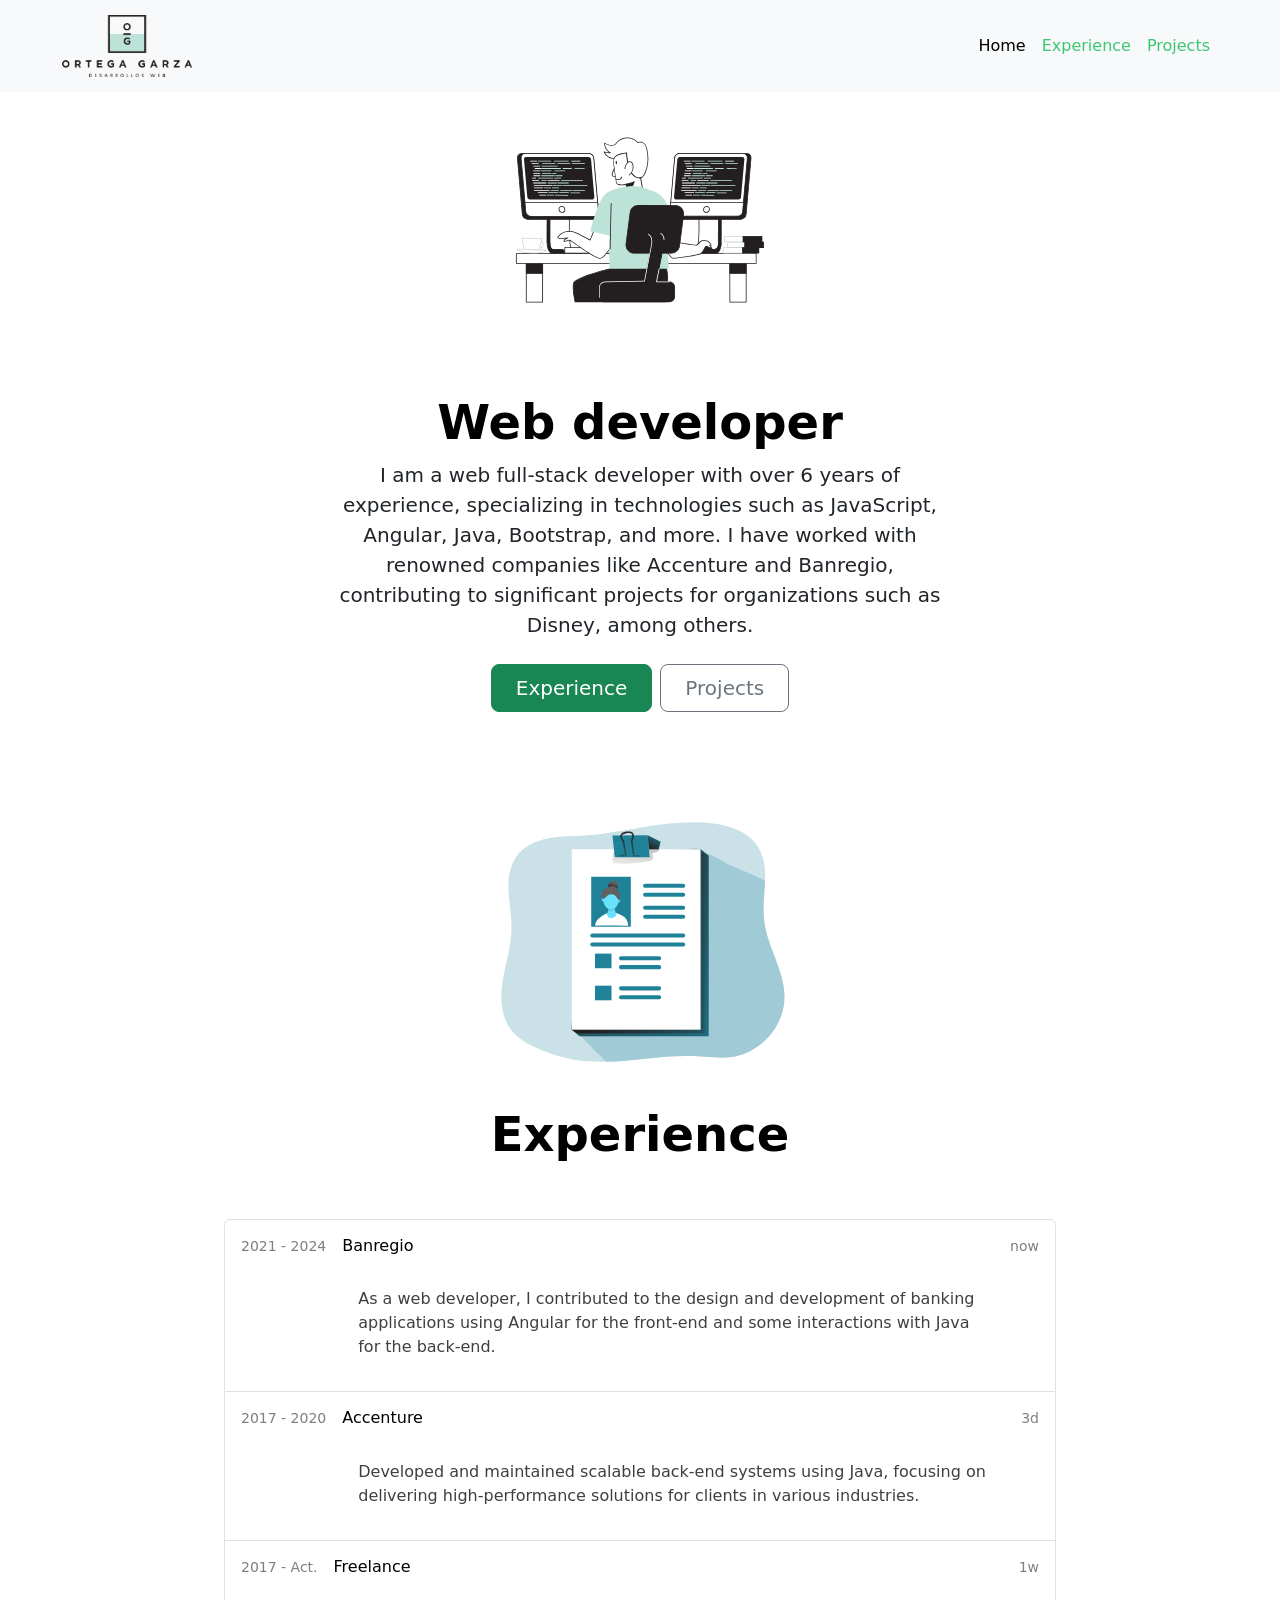
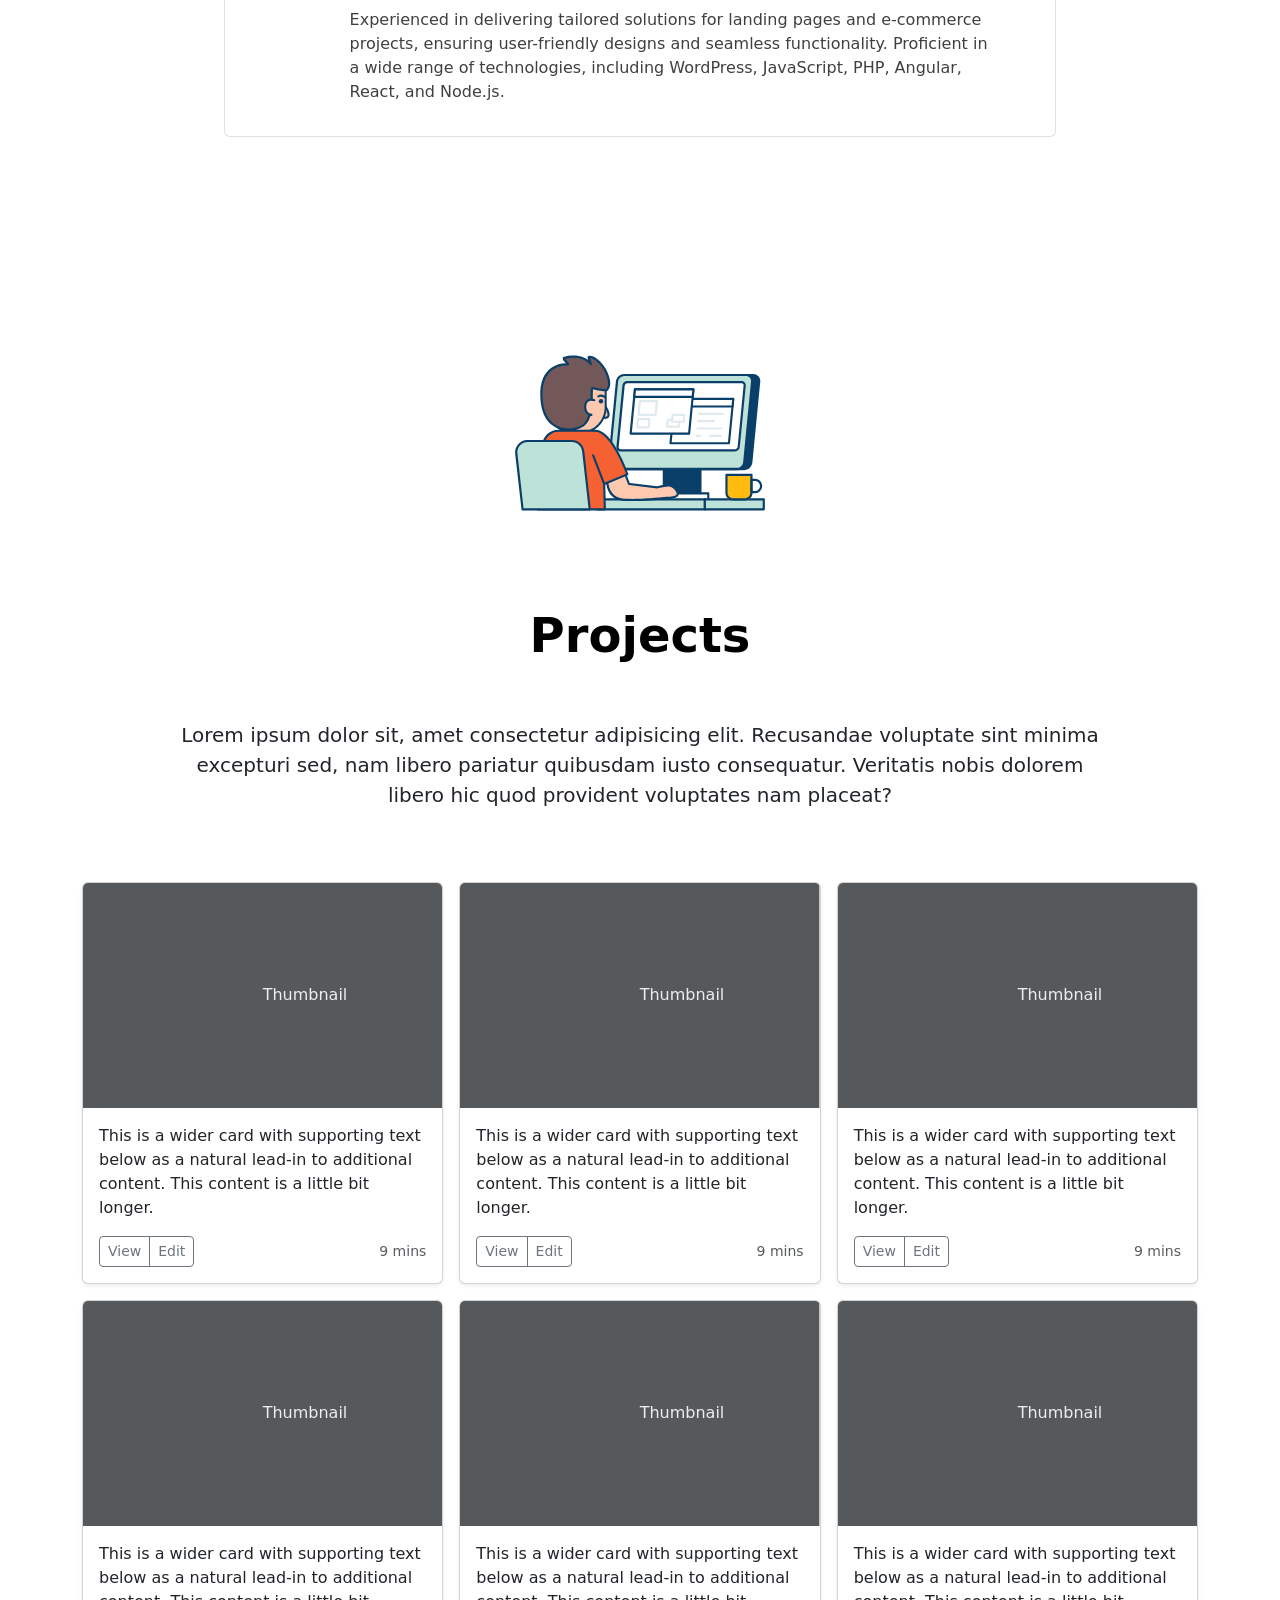
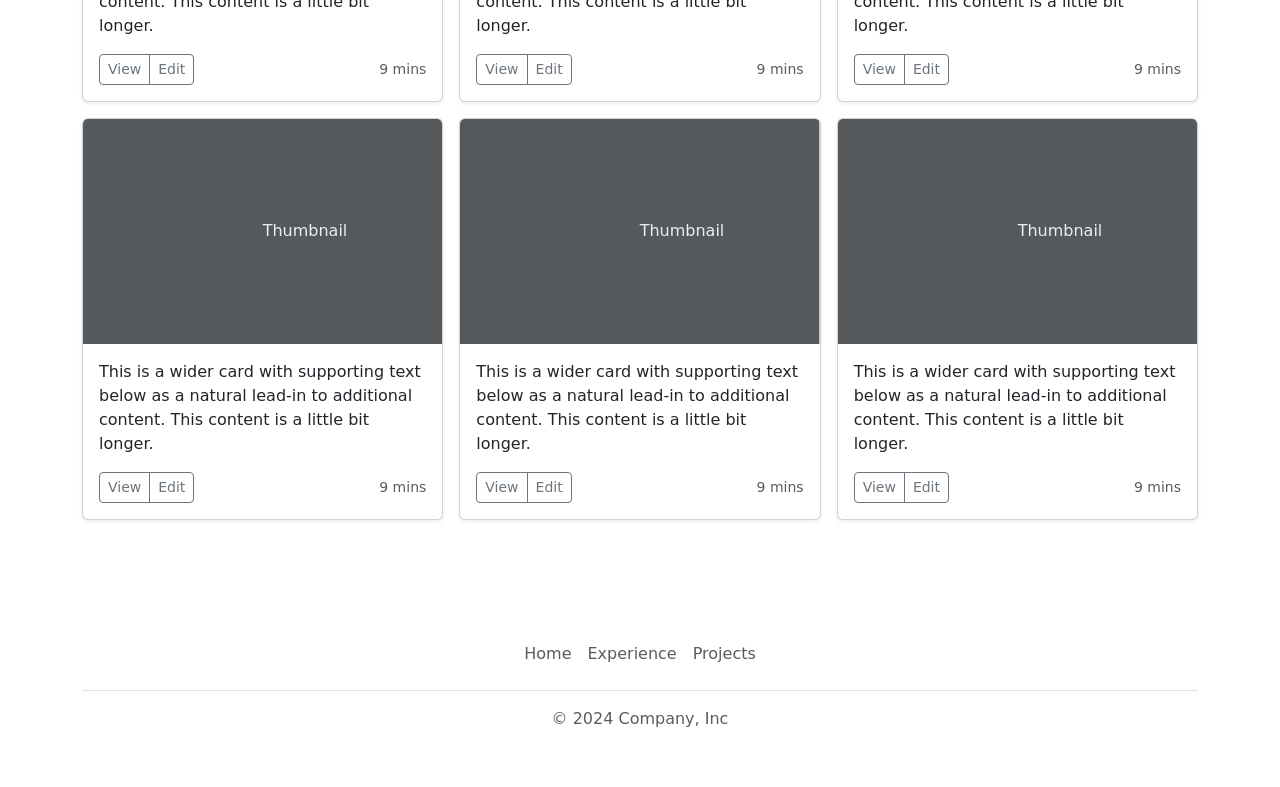
==== index.html @ 117f855f "nuevos cambios" ====
<!DOCTYPE html>
<html lang="en">
<head>
    <meta charset="UTF-8">
    <meta name="viewport" content="width=device-width, initial-scale=1.0">
    <title>Desarrollador Full -Stack</title>
    <link rel="stylesheet" href="style.css">
    <link href="https://cdn.jsdelivr.net/npm/bootstrap@5.3.3/dist/css/bootstrap.min.css" rel="stylesheet" integrity="sha384-QWTKZyjpPEjISv5WaRU9OFeRpok6YctnYmDr5pNlyT2bRjXh0JMhjY6hW+ALEwIH" crossorigin="anonymous">
    <link rel="apple-touch-icon" sizes="180x180" href="/apple-touch-icon.png">
    <link rel="icon" type="image/png" sizes="32x32" href="/favicon-32x32.png">
    <link rel="icon" type="image/png" sizes="16x16" href="/favicon-16x16.png">
    <link rel="manifest" href="/site.webmanifest">
</head>
<body>

  <nav id="navbar" class="navbar navbar-expand-md bg-body-tertiary fixed-top">
    <div class="container-fluid">
          <a href="/" class="navbar-brand">
            <img src="images/Logo PNG Format.png" width="130px" alt="logo" class="img-fluid">
          </a>
            <button class="navbar-toggler" type="button" data-bs-toggle="collapse" data-bs-target="#navbarNavDropdown" aria-controls="navbarNavDropdown" aria-expanded="false" aria-label="Toggle navigation">
              <span class="navbar-toggler-icon"></span>
            </button>
            <div class="collapse navbar-collapse" id="navbarNavDropdown">
        <ul class="navbar-nav col-lg-12 justify-content-lg-end">
          <li class="nav-item"><a id="" href="#" class="nav-link active" aria-current="page">Home</a></li>
          <li class="nav-item"><a id="" href="#experience" class="nav-link">Experience</a></li>
          <li class="nav-item"><a id="" href="#projects" class="nav-link">Projects</a></li>
        </ul>
      </div>
    </div>
    </nav>

      <section class="divider-header">
        <div class="px-3 text-center">
            <img id="imagen-principal" class="d-block mx-auto mb-4" src="images/coding-2-31.svg" alt="" width="300" height="300">
            <h1 class="display-5 fw-bold text-body-emphasis">Web developer</h1>
            <div class="col-lg-6 mx-auto">
              <p class="lead mb-4">I am a web full-stack developer with over 6 years of experience, specializing in technologies such as JavaScript, Angular, Java, Bootstrap, and more. I have worked with renowned companies like Accenture and Banregio, contributing to significant projects for organizations such as Disney, among others.</p>
              <div class="d-grid gap-2 d-sm-flex justify-content-sm-center">
                <a href="#experience" role="button" class="btn btn-success btn-lg px-4 gap-3">Experience</a>
                <a role="button" class="btn btn-outline-secondary btn-lg px-4">Projects</a>
              </div>
            </div>
          </div>
      </section>

      <div id="experience"></div>

      <section>
        <img id="imagen-principal" class="d-block mx-auto mb-4" src="images/personal-data-71(1).svg" alt="" width="300" height="300">
        <h2 class="display-5 text-center fw-bold text-body-emphasis">Experience</h2>
        <div id="container-experience" class="d-flex flex-column flex-md-row p-4 gap-4 py-md-5 align-items-center justify-content-center">
            <div class="list-group">
              <a id="banregio"class="list-group-item list-group-item-action d-flex gap-3 py-3" aria-current="true" data-bs-toggle="modal" data-bs-target="#exampleModal">
                <small class="opacity-50 text-nowrap">2021 - 2024</small>
                <div class="d-flex gap-2 w-100 justify-content-between">
                  <div id="banregio">
                    <h6 class="mb-0">Banregio</h6>
                    <p class="mb-0 opacity-75 px-3 py-3 my-3">As a web developer, I contributed to the design and development of banking applications using Angular for the front-end and some interactions with Java for the back-end.</p>
                  </div>
                  <small class="opacity-50 text-nowrap">now</small>
                </div>
              </a>
              <a id="accenture" class="list-group-item list-group-item-action d-flex gap-3 py-3" aria-current="true" data-bs-toggle="modal" data-bs-target="#exampleModal2">
                <small class="opacity-50 text-nowrap">2017 - 2020</small>
                <div class="d-flex gap-2 w-100 justify-content-between">
                  <div>
                    <h6 class="mb-0">Accenture</h6>
                    <p class="mb-0 opacity-75 px-3 py-3 my-3">Developed and maintained scalable back-end systems using Java, focusing on delivering high-performance solutions for clients in various industries.</p>
                  </div>
                  <small class="opacity-50 text-nowrap">3d</small>
                </div>
              </a>
              <a id="freelance" class="list-group-item list-group-item-action d-flex gap-3 py-3" aria-current="true" data-bs-toggle="modal" data-bs-target="#exampleModal3">
                <small class="opacity-50 text-nowrap">2017 - Act.</small>
                <div class="d-flex gap-2 w-100 justify-content-between">
                  <div id="freelance">
                    <h6 class="mb-0">Freelance</h6>
                    <p class="mb-0 opacity-75 px-3 py-3 my-3">Experienced in delivering tailored solutions for landing pages and e-commerce projects, ensuring user-friendly designs and seamless functionality. Proficient in a wide range of technologies, including WordPress, JavaScript, PHP, Angular, React, and Node.js.</p>
                  </div>
                  <small class="opacity-50 text-nowrap">1w</small>
                </div>
              </a>
            </div>
          </div>
      </section>
      <div class="divider"></div>
      <section id="projects">
        <div class="album py-5">
            <div class="container">
                <img class="d-block mx-auto mb-4" src="images/coding-1-47.svg" alt="" width="300" height="300">
                <h2 class="display-5 text-center fw-bold text-body-emphasis">Projects</h2>
                <p class="lead mb-4 px-5 mx-5 mt-1 p-5 text-center">Lorem ipsum dolor sit, amet consectetur adipisicing elit. Recusandae voluptate sint minima excepturi sed, nam libero pariatur quibusdam iusto consequatur. Veritatis nobis dolorem libero hic quod provident voluptates nam placeat? </p>
              <div class="row row-cols-1 row-cols-sm-2 row-cols-md-3 g-3">
                <div class="col">
                  <div class="card shadow-sm">
                    <svg class="bd-placeholder-img card-img-top" width="100%" height="225" xmlns="http://www.w3.org/2000/svg" role="img" aria-label="Placeholder: Thumbnail" preserveAspectRatio="xMidYMid slice" focusable="false"><title>Placeholder</title><rect width="100%" height="100%" fill="#55595c"></rect><text x="50%" y="50%" fill="#eceeef" dy=".3em">Thumbnail</text></svg>
                    <div class="card-body">
                      <p class="card-text">This is a wider card with supporting text below as a natural lead-in to additional content. This content is a little bit longer.</p>
                      <div class="d-flex justify-content-between align-items-center">
                        <div class="btn-group">
                          <button type="button" class="btn btn-sm btn-outline-secondary">View</button>
                          <button type="button" class="btn btn-sm btn-outline-secondary">Edit</button>
                        </div>
                        <small class="text-body-secondary">9 mins</small>
                      </div>
                    </div>
                  </div>
                </div>
                <div class="col">
                  <div class="card shadow-sm">
                    <svg class="bd-placeholder-img card-img-top" width="100%" height="225" xmlns="http://www.w3.org/2000/svg" role="img" aria-label="Placeholder: Thumbnail" preserveAspectRatio="xMidYMid slice" focusable="false"><title>Placeholder</title><rect width="100%" height="100%" fill="#55595c"></rect><text x="50%" y="50%" fill="#eceeef" dy=".3em">Thumbnail</text></svg>
                    <div class="card-body">
                      <p class="card-text">This is a wider card with supporting text below as a natural lead-in to additional content. This content is a little bit longer.</p>
                      <div class="d-flex justify-content-between align-items-center">
                        <div class="btn-group">
                          <button type="button" class="btn btn-sm btn-outline-secondary">View</button>
                          <button type="button" class="btn btn-sm btn-outline-secondary">Edit</button>
                        </div>
                        <small class="text-body-secondary">9 mins</small>
                      </div>
                    </div>
                  </div>
                </div>
                <div class="col">
                  <div class="card shadow-sm">
                    <svg class="bd-placeholder-img card-img-top" width="100%" height="225" xmlns="http://www.w3.org/2000/svg" role="img" aria-label="Placeholder: Thumbnail" preserveAspectRatio="xMidYMid slice" focusable="false"><title>Placeholder</title><rect width="100%" height="100%" fill="#55595c"></rect><text x="50%" y="50%" fill="#eceeef" dy=".3em">Thumbnail</text></svg>
                    <div class="card-body">
                      <p class="card-text">This is a wider card with supporting text below as a natural lead-in to additional content. This content is a little bit longer.</p>
                      <div class="d-flex justify-content-between align-items-center">
                        <div class="btn-group">
                          <button type="button" class="btn btn-sm btn-outline-secondary">View</button>
                          <button type="button" class="btn btn-sm btn-outline-secondary">Edit</button>
                        </div>
                        <small class="text-body-secondary">9 mins</small>
                      </div>
                    </div>
                  </div>
                </div>
        
                <div class="col">
                  <div class="card shadow-sm">
                    <svg class="bd-placeholder-img card-img-top" width="100%" height="225" xmlns="http://www.w3.org/2000/svg" role="img" aria-label="Placeholder: Thumbnail" preserveAspectRatio="xMidYMid slice" focusable="false"><title>Placeholder</title><rect width="100%" height="100%" fill="#55595c"></rect><text x="50%" y="50%" fill="#eceeef" dy=".3em">Thumbnail</text></svg>
                    <div class="card-body">
                      <p class="card-text">This is a wider card with supporting text below as a natural lead-in to additional content. This content is a little bit longer.</p>
                      <div class="d-flex justify-content-between align-items-center">
                        <div class="btn-group">
                          <button type="button" class="btn btn-sm btn-outline-secondary">View</button>
                          <button type="button" class="btn btn-sm btn-outline-secondary">Edit</button>
                        </div>
                        <small class="text-body-secondary">9 mins</small>
                      </div>
                    </div>
                  </div>
                </div>
                <div class="col">
                  <div class="card shadow-sm">
                    <svg class="bd-placeholder-img card-img-top" width="100%" height="225" xmlns="http://www.w3.org/2000/svg" role="img" aria-label="Placeholder: Thumbnail" preserveAspectRatio="xMidYMid slice" focusable="false"><title>Placeholder</title><rect width="100%" height="100%" fill="#55595c"></rect><text x="50%" y="50%" fill="#eceeef" dy=".3em">Thumbnail</text></svg>
                    <div class="card-body">
                      <p class="card-text">This is a wider card with supporting text below as a natural lead-in to additional content. This content is a little bit longer.</p>
                      <div class="d-flex justify-content-between align-items-center">
                        <div class="btn-group">
                          <button type="button" class="btn btn-sm btn-outline-secondary">View</button>
                          <button type="button" class="btn btn-sm btn-outline-secondary">Edit</button>
                        </div>
                        <small class="text-body-secondary">9 mins</small>
                      </div>
                    </div>
                  </div>
                </div>
                <div class="col">
                  <div class="card shadow-sm">
                    <svg class="bd-placeholder-img card-img-top" width="100%" height="225" xmlns="http://www.w3.org/2000/svg" role="img" aria-label="Placeholder: Thumbnail" preserveAspectRatio="xMidYMid slice" focusable="false"><title>Placeholder</title><rect width="100%" height="100%" fill="#55595c"></rect><text x="50%" y="50%" fill="#eceeef" dy=".3em">Thumbnail</text></svg>
                    <div class="card-body">
                      <p class="card-text">This is a wider card with supporting text below as a natural lead-in to additional content. This content is a little bit longer.</p>
                      <div class="d-flex justify-content-between align-items-center">
                        <div class="btn-group">
                          <button type="button" class="btn btn-sm btn-outline-secondary">View</button>
                          <button type="button" class="btn btn-sm btn-outline-secondary">Edit</button>
                        </div>
                        <small class="text-body-secondary">9 mins</small>
                      </div>
                    </div>
                  </div>
                </div>
        
                <div class="col">
                  <div class="card shadow-sm">
                    <svg class="bd-placeholder-img card-img-top" width="100%" height="225" xmlns="http://www.w3.org/2000/svg" role="img" aria-label="Placeholder: Thumbnail" preserveAspectRatio="xMidYMid slice" focusable="false"><title>Placeholder</title><rect width="100%" height="100%" fill="#55595c"></rect><text x="50%" y="50%" fill="#eceeef" dy=".3em">Thumbnail</text></svg>
                    <div class="card-body">
                      <p class="card-text">This is a wider card with supporting text below as a natural lead-in to additional content. This content is a little bit longer.</p>
                      <div class="d-flex justify-content-between align-items-center">
                        <div class="btn-group">
                          <button type="button" class="btn btn-sm btn-outline-secondary">View</button>
                          <button type="button" class="btn btn-sm btn-outline-secondary">Edit</button>
                        </div>
                        <small class="text-body-secondary">9 mins</small>
                      </div>
                    </div>
                  </div>
                </div>
                <div class="col">
                  <div class="card shadow-sm">
                    <svg class="bd-placeholder-img card-img-top" width="100%" height="225" xmlns="http://www.w3.org/2000/svg" role="img" aria-label="Placeholder: Thumbnail" preserveAspectRatio="xMidYMid slice" focusable="false"><title>Placeholder</title><rect width="100%" height="100%" fill="#55595c"></rect><text x="50%" y="50%" fill="#eceeef" dy=".3em">Thumbnail</text></svg>
                    <div class="card-body">
                      <p class="card-text">This is a wider card with supporting text below as a natural lead-in to additional content. This content is a little bit longer.</p>
                      <div class="d-flex justify-content-between align-items-center">
                        <div class="btn-group">
                          <button type="button" class="btn btn-sm btn-outline-secondary">View</button>
                          <button type="button" class="btn btn-sm btn-outline-secondary">Edit</button>
                        </div>
                        <small class="text-body-secondary">9 mins</small>
                      </div>
                    </div>
                  </div>
                </div>
                <div class="col">
                  <div class="card shadow-sm">
                    <svg class="bd-placeholder-img card-img-top" width="100%" height="225" xmlns="http://www.w3.org/2000/svg" role="img" aria-label="Placeholder: Thumbnail" preserveAspectRatio="xMidYMid slice" focusable="false"><title>Placeholder</title><rect width="100%" height="100%" fill="#55595c"></rect><text x="50%" y="50%" fill="#eceeef" dy=".3em">Thumbnail</text></svg>
                    <div class="card-body">
                      <p class="card-text">This is a wider card with supporting text below as a natural lead-in to additional content. This content is a little bit longer.</p>
                      <div class="d-flex justify-content-between align-items-center">
                        <div class="btn-group">
                          <button type="button" class="btn btn-sm btn-outline-secondary">View</button>
                          <button type="button" class="btn btn-sm btn-outline-secondary">Edit</button>
                        </div>
                        <small class="text-body-secondary">9 mins</small>
                      </div>
                    </div>
                  </div>
                </div>
              </div>
            </div>
          </div>
      </section>
      <div class="banregio-content">
        <div class="modal fade" id="exampleModal" tabindex="-1" aria-labelledby="exampleModalLabel" aria-hidden="true">
            <div class="modal-dialog">
              <div class="modal-content">
                <div class="modal-header">
                  <h1 class="modal-title fs-5" id="exampleModalLabel">Banregio</h1>
                  <button type="button" class="btn-close" data-bs-dismiss="modal" aria-label="Close"></button>
                </div>
                <div class="modal-body">
                  <p><b>Project onboarding</b></p>
                  <p>I developed a unified platform of components and tools to optimize the company’s various products, enabling efficient technical convergence and accelerating product delivery timelines.</p>
                  <p><b>Project insurance</b></p>
                  <p>I provided support and maintenance for an onboarding application for a bank, using Angular and Spring. In this role, I was responsible for maintaining existing functionality and implementing new features to enhance the application.</p>
                  <p><b>Project back office insurance.</b></p>
                  <p>Responsible for Frontend development for a BackOffice platform in the insurance project, enabling agents to efficiently create and manage insurance products.</p>
                </div>
                <div class="modal-footer">
                  <button type="button" class="btn btn-success" data-bs-dismiss="modal">Ok</button>
                </div>
              </div>
            </div>
          </div>
      </div>
      <div class="accenture-content">
        <div class="modal fade" id="exampleModal2" tabindex="-1" aria-labelledby="exampleModalLabel2" aria-hidden="true">
            <div class="modal-dialog">
              <div class="modal-content">
                <div class="modal-header">
                  <h1 class="modal-title fs-5" id="exampleModalLabel2">Accenture</h1>
                  <button type="button" class="btn-close" data-bs-dismiss="modal" aria-label="Close"></button>
                </div>
                <div class="modal-body">
                  <p><b>Project - Sigma Alimentos</b></p>
                  <p>Development of an e-commerce platform using Hybris technology, working as a full stack developer and using Java and JavaScript to create robust and scalable solutions.</p>
                  <p><b>Project - Golden State Warriors</b></p>
                  <p>In this project, a collection of REST requests was used in Postman to test different endpoints and their functionality in the stadium’s mobile app.</p>
                  <p><b>Project - Disneyland Cast App</b></p>
                  <p>Responsible for testing an application using Java, Selenium, and Cucumber to ensure its proper functionality.</p>
                  <p><b>Project - Walmart</b></p>
                  <p>In this project, I developed a testing framework to evaluate various use cases on Walmart's back-office website.</p>
                </div>
                <div class="modal-footer">
                  <button type="button" class="btn btn-success" data-bs-dismiss="modal">Ok</button>
                </div>
              </div>
            </div>
          </div>
      </div>
      <div class="freelance-content">
        <div class="modal fade" id="exampleModal3" tabindex="-1" aria-labelledby="exampleModalLabel3" aria-hidden="true">
            <div class="modal-dialog">
              <div class="modal-content">
                <div class="modal-header">
                  <h1 class="modal-title fs-5" id="exampleModalLabel3">Freelance</h1>
                  <button type="button" class="btn-close" data-bs-dismiss="modal" aria-label="Close"></button>
                </div>
                <div class="modal-body">
                  <p>Ecommerce development using WordPress and WooCommerce, along with languages like JavaScript and PHP.</p>
                  <p>Development of landing pages with Angular and the HTML, CSS, JavaScript, and MySQL stack.</p>
                </div>
                <div class="modal-footer">
                  <button type="button" class="btn btn-success" data-bs-dismiss="modal">Ok</button>
                </div>
              </div>
            </div>
          </div>
      </div>
      <div class="divider"></div>
      <div class="container">
        <footer class="py-3 my-4">
          <ul class="nav justify-content-center border-bottom pb-3 mb-3">
            <li class="nav-item"><a href="#" class="nav-link px-2 text-body-secondary">Home</a></li>
            <li class="nav-item"><a href="#" class="nav-link px-2 text-body-secondary">Experience</a></li>
            <li class="nav-item"><a href="#" class="nav-link px-2 text-body-secondary">Projects</a></li>
          </ul>
          <p class="text-center text-body-secondary">© 2024 Company, Inc</p>
        </footer>
      </div>
    <script src="https://cdn.jsdelivr.net/npm/bootstrap@5.3.3/dist/js/bootstrap.bundle.min.js" integrity="sha384-YvpcrYf0tY3lHB60NNkmXc5s9fDVZLESaAA55NDzOxhy9GkcIdslK1eN7N6jIeHz" crossorigin="anonymous"></script>
    <script src="https://code.jquery.com/jquery-3.6.0.min.js"></script>
    <script src="script.js"></script>
</body>
</html>
---- style.css ----
body {
    font-family: Arial, sans-serif;
    padding: 0px;
}

#container-experience {
    margin-left: 200px!important;
    margin-right: 200px!important;
}

.divider {
    margin-top: 50px;
    margin-bottom: 50px;
}

/* Selector tipo enlace cursor para elemento con el id "banregio"  */
a#banregio, a#accenture, a#freelance {
    color: #000;
    text-decoration: none;
    cursor: pointer;
}

/* smooth scroll */
html {
    scroll-behavior: smooth;
}

/* sticky header to the element "nav" */
#navbar {
    top: 0;
    z-index: 1000;
    padding: 10px 50px;
}

/* color of the each option in the navbar */
a.nav-link {
    color: #3bc771;
}

a.nav-link:hover {
    color: #8eff72;
}

/* Space ".divider-header" to show the next section after the header" */
.divider-header {
    margin-top: 70px;
}

#experience {
    margin-top: 70px;
}

/* show elements with class "card" when are scrolling down and show an animation appearing from the bottom */
.col > .card {
    opacity: 0;
    transform: translateY(50px);
    transition: all 2.6s ease-out;
}

.col > .card.show {
    opacity: 1;
    transform: translateY(0);
}


/* bounce animation in class imagen-principal */
@keyframes bounce {
    0%, 20%, 50%, 80%, 100% {
        transform: translateY(0);
    }
    40% {
        transform: translateY(-30px);
    }
    60% {
        transform: translateY(-15px);
    }
}
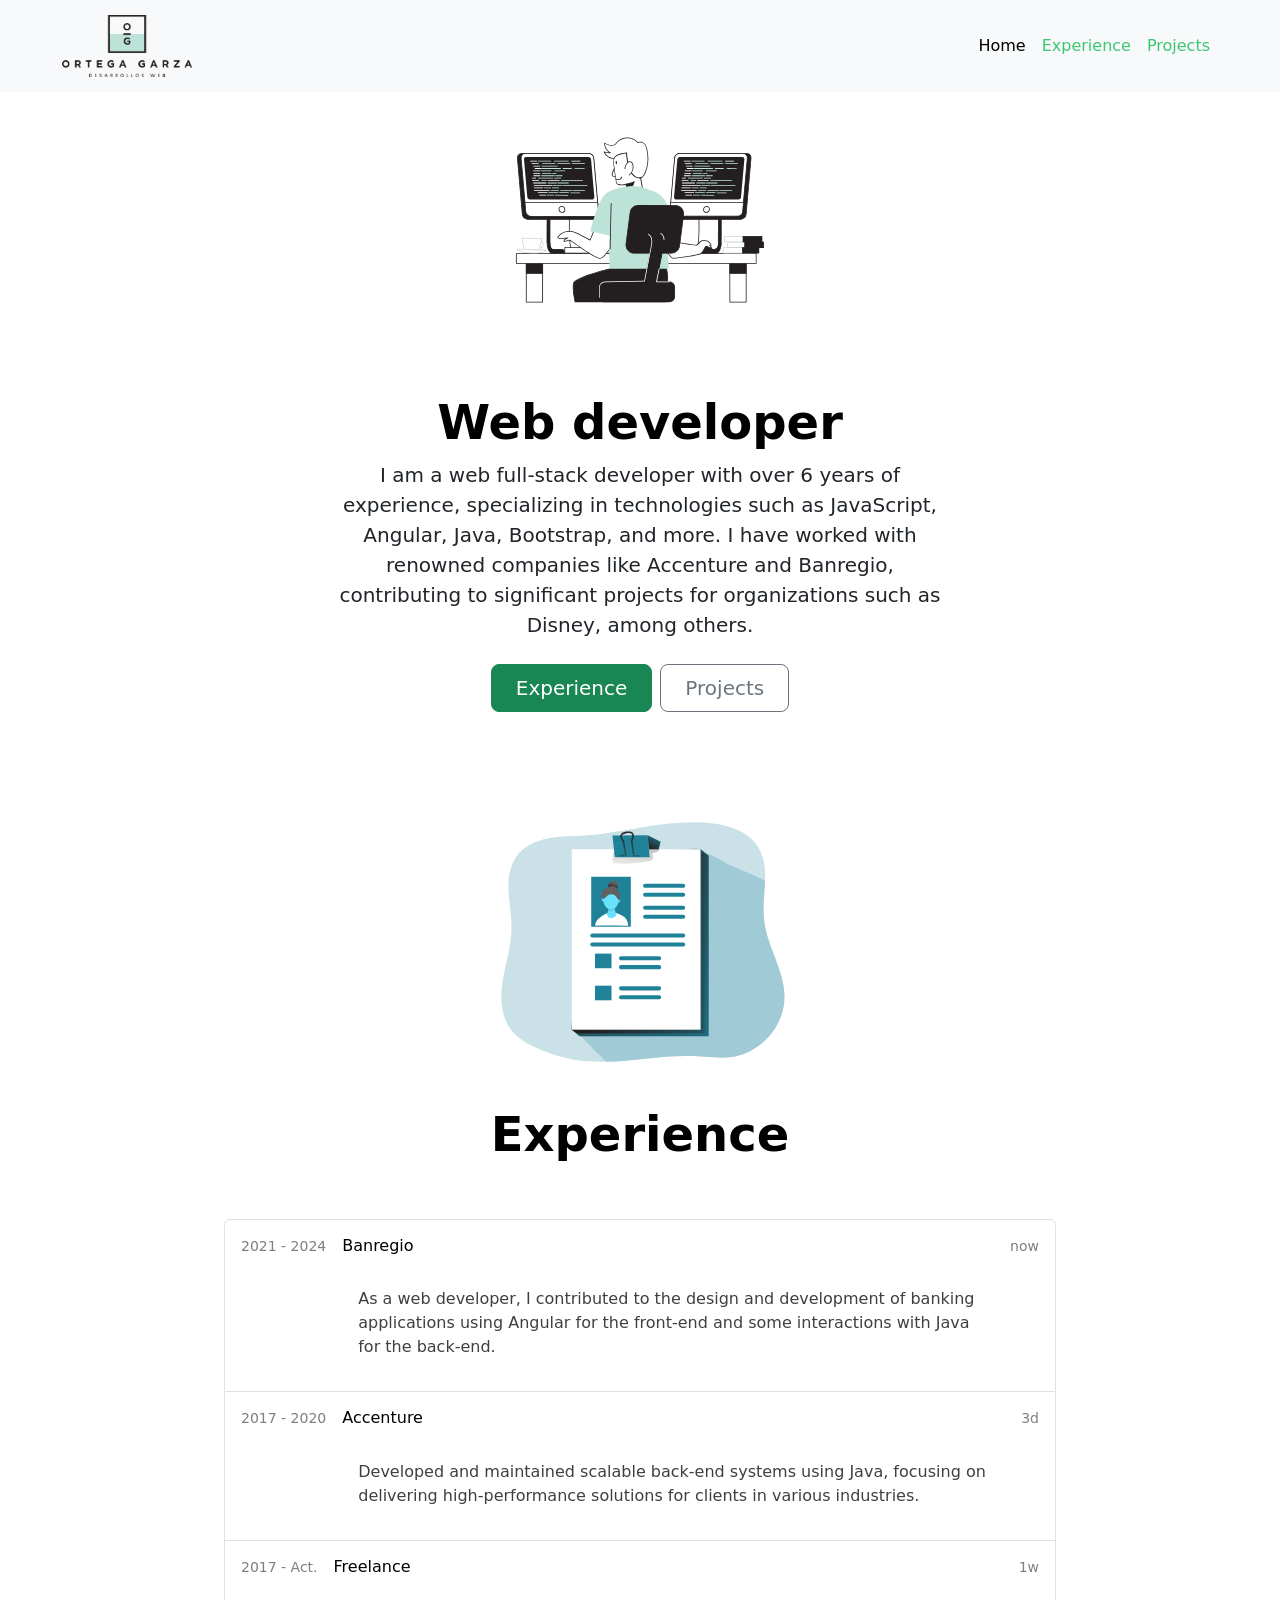
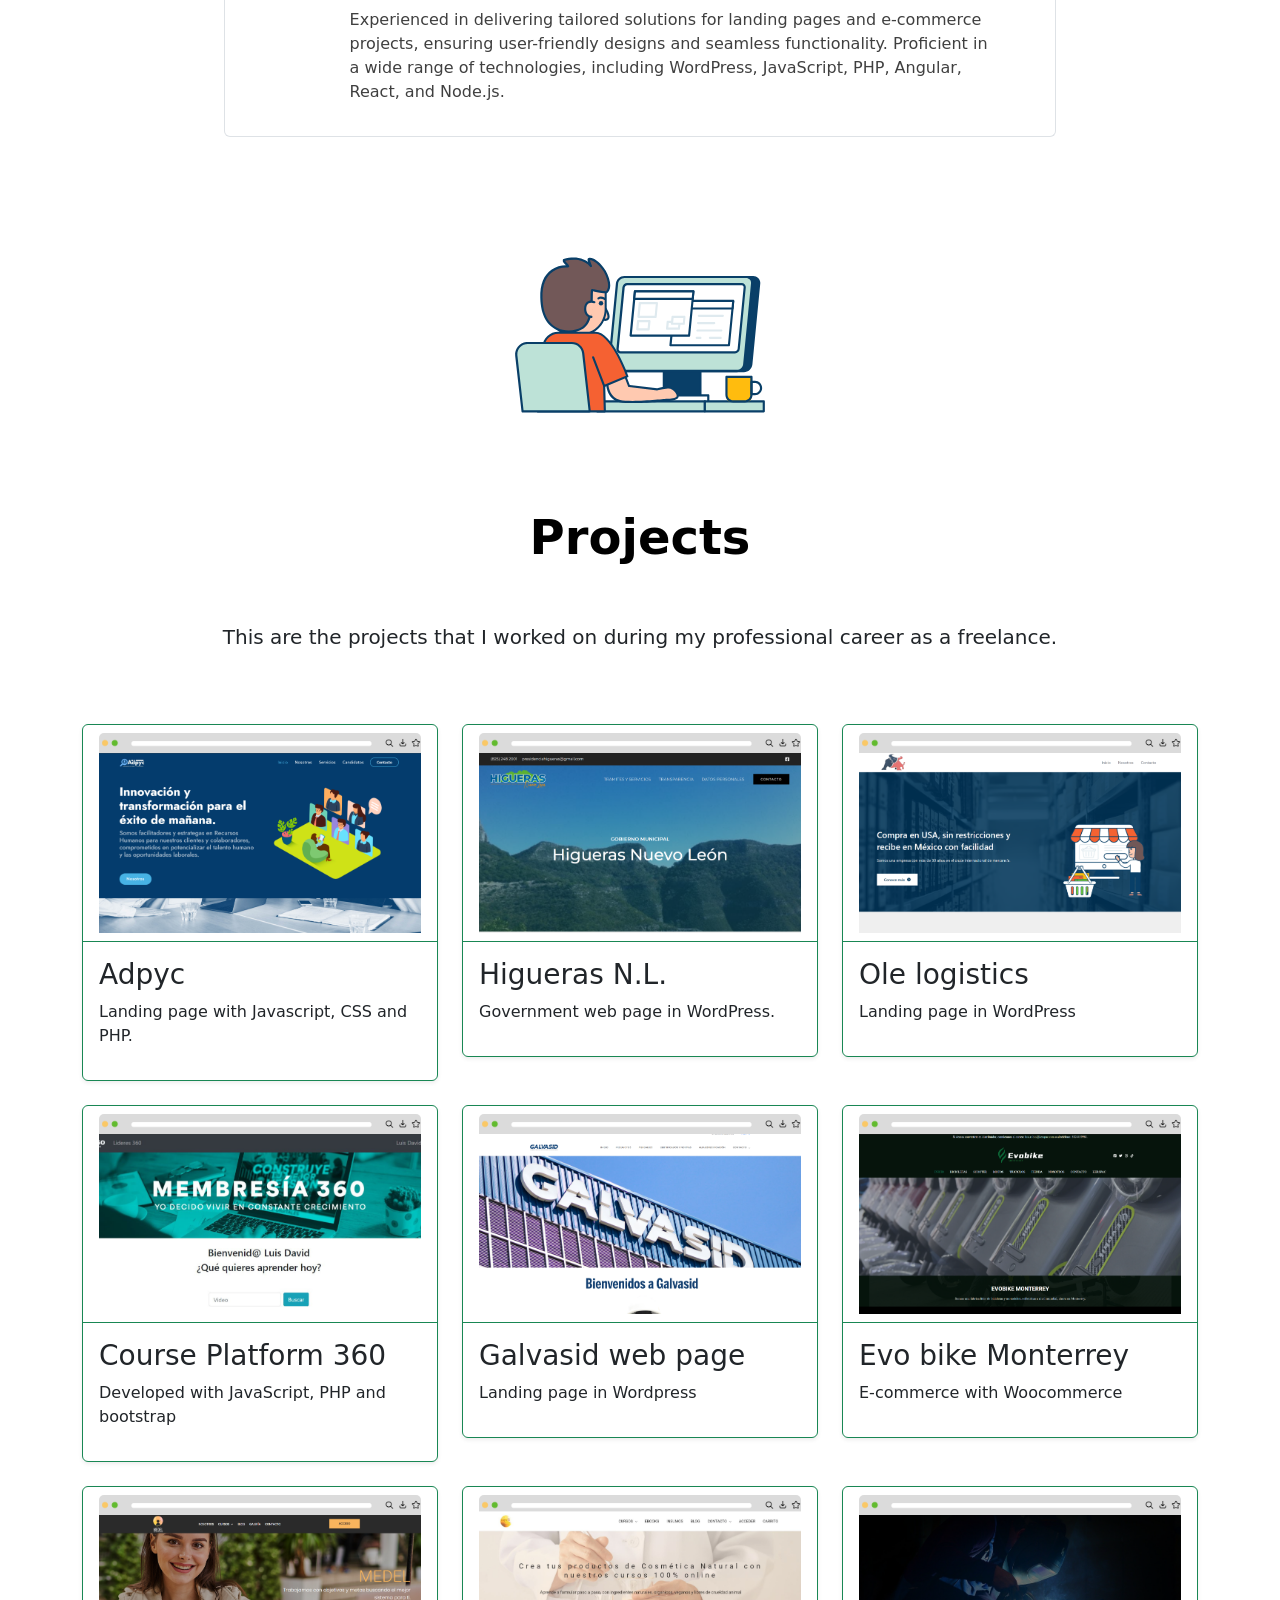
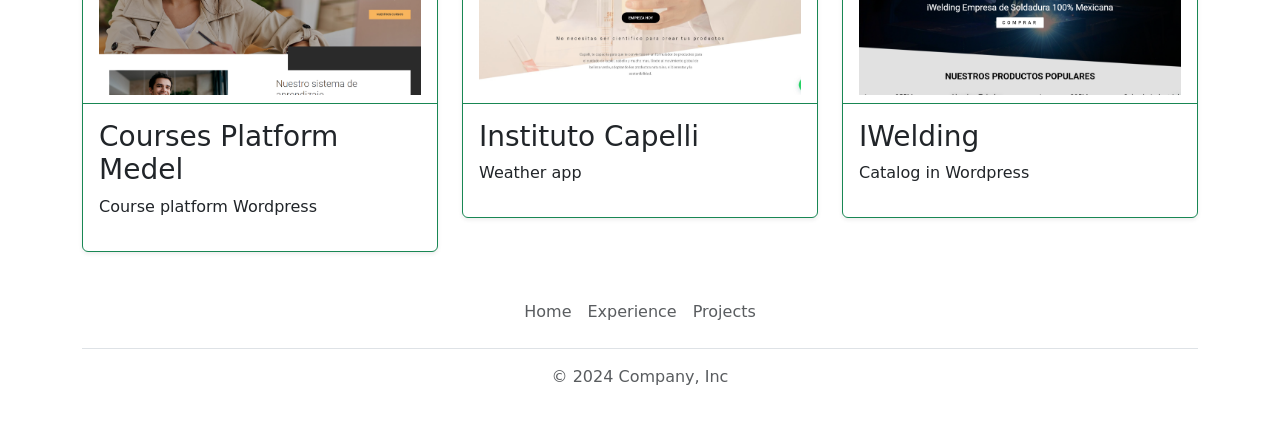
==== commit cc48a8e0: "se agregan cuadros de proyectos" ====
--- a/index.html
+++ b/index.html
@@ -1,319 +1,389 @@
 <!DOCTYPE html>
 <html lang="en">
-<head>
-    <meta charset="UTF-8">
-    <meta name="viewport" content="width=device-width, initial-scale=1.0">
-    <title>Desarrollador Full -Stack</title>
-    <link rel="stylesheet" href="style.css">
-    <link href="https://cdn.jsdelivr.net/npm/bootstrap@5.3.3/dist/css/bootstrap.min.css" rel="stylesheet" integrity="sha384-QWTKZyjpPEjISv5WaRU9OFeRpok6YctnYmDr5pNlyT2bRjXh0JMhjY6hW+ALEwIH" crossorigin="anonymous">
-    <link rel="apple-touch-icon" sizes="180x180" href="/apple-touch-icon.png">
-    <link rel="icon" type="image/png" sizes="32x32" href="/favicon-32x32.png">
-    <link rel="icon" type="image/png" sizes="16x16" href="/favicon-16x16.png">
-    <link rel="manifest" href="/site.webmanifest">
-</head>
-<body>
-
-  <nav id="navbar" class="navbar navbar-expand-md bg-body-tertiary fixed-top">
-    <div class="container-fluid">
-          <a href="/" class="navbar-brand">
-            <img src="images/Logo PNG Format.png" width="130px" alt="logo" class="img-fluid">
+  <head>
+    <meta charset="UTF-8" />
+    <meta name="viewport" content="width=device-width, initial-scale=1.0" />
+    <title>Luis David Ortega Garza - Web Developer</title>
+    <link rel="stylesheet" href="style.css" />
+    <link
+      href="https://cdn.jsdelivr.net/npm/bootstrap@5.3.3/dist/css/bootstrap.min.css"
+      rel="stylesheet"
+      integrity="sha384-QWTKZyjpPEjISv5WaRU9OFeRpok6YctnYmDr5pNlyT2bRjXh0JMhjY6hW+ALEwIH"
+      crossorigin="anonymous"
+    />
+    <link rel="apple-touch-icon" sizes="180x180" href="/apple-touch-icon.png" />
+    <link rel="icon" type="image/png" sizes="32x32" href="/favicon-32x32.png" />
+    <link rel="icon" type="image/png" sizes="16x16" href="/favicon-16x16.png" />
+    <link rel="manifest" href="/site.webmanifest" />
+  </head>
+  <body>
+    <nav id="navbar" class="navbar navbar-expand-md bg-body-tertiary fixed-top">
+      <div class="container-fluid">
+        <a href="/" class="navbar-brand">
+          <img
+            src="images/Logo PNG Format.png"
+            width="130px"
+            alt="logo"
+            class="img-fluid"
+          />
+        </a>
+        <button
+          class="navbar-toggler"
+          type="button"
+          data-bs-toggle="collapse"
+          data-bs-target="#navbarNavDropdown"
+          aria-controls="navbarNavDropdown"
+          aria-expanded="false"
+          aria-label="Toggle navigation"
+        >
+          <span class="navbar-toggler-icon"></span>
+        </button>
+        <div class="collapse navbar-collapse" id="navbarNavDropdown">
+          <ul class="navbar-nav col-lg-12 justify-content-lg-end">
+            <li class="nav-item">
+              <a id="" href="#" class="nav-link active" aria-current="page"
+                >Home</a
+              >
+            </li>
+            <li class="nav-item">
+              <a id="" href="#experience" class="nav-link">Experience</a>
+            </li>
+            <li class="nav-item">
+              <a id="" href="#projects" class="nav-link">Projects</a>
+            </li>
+          </ul>
+        </div>
+      </div>
+    </nav>
+
+    <section class="cover">
+      <div class="px-3 text-center">
+        <img
+          id="imagen-principal"
+          class="d-block mx-auto mb-4"
+          src="images/coding-2-31.svg"
+          alt=""
+          width="300"
+          height="300"
+        />
+        <h1 class="display-5 fw-bold text-body-emphasis">Web developer</h1>
+        <div class="col-lg-6 mx-auto">
+          <p class="lead mb-4">
+            I am a web full-stack developer with over 6 years of experience,
+            specializing in technologies such as JavaScript, Angular, Java,
+            Bootstrap, and more. I have worked with renowned companies like
+            Accenture and Banregio, contributing to significant projects for
+            organizations such as Disney, among others.
+          </p>
+          <div class="d-grid gap-2 d-sm-flex justify-content-sm-center">
+            <a
+              href="#experience"
+              role="button"
+              class="btn btn-success btn-lg px-4 gap-3"
+              >Experience</a
+            >
+            <a role="button" class="btn btn-outline-secondary btn-lg px-4"
+              >Projects</a
+            >
+          </div>
+        </div>
+      </div>
+    </section>
+
+    <section id="experience">
+      <img
+        id="imagen-principal"
+        class="d-block mx-auto mb-4"
+        src="images/personal-data-71(1).svg"
+        alt=""
+        width="300"
+        height="300"
+      />
+      <h2 class="display-5 text-center fw-bold text-body-emphasis">
+        Experience
+      </h2>
+      <div
+        id="container-experience"
+        class="d-flex flex-column flex-md-row p-4 gap-4 py-md-5 align-items-center justify-content-center"
+      >
+        <div class="list-group">
+          <a
+            id="banregio"
+            class="list-group-item list-group-item-action d-flex gap-3 py-3"
+            aria-current="true"
+            data-bs-toggle="modal"
+            data-bs-target="#exampleModal"
+          >
+            <small class="opacity-50 text-nowrap">2021 - 2024</small>
+            <div class="d-flex gap-2 w-100 justify-content-between">
+              <div id="banregio">
+                <h6 class="mb-0">Banregio</h6>
+                <p class="mb-0 opacity-75 px-3 py-3 my-3">
+                  As a web developer, I contributed to the design and
+                  development of banking applications using Angular for the
+                  front-end and some interactions with Java for the back-end.
+                </p>
+              </div>
+              <small class="opacity-50 text-nowrap">now</small>
+            </div>
           </a>
-            <button class="navbar-toggler" type="button" data-bs-toggle="collapse" data-bs-target="#navbarNavDropdown" aria-controls="navbarNavDropdown" aria-expanded="false" aria-label="Toggle navigation">
-              <span class="navbar-toggler-icon"></span>
-            </button>
-            <div class="collapse navbar-collapse" id="navbarNavDropdown">
-        <ul class="navbar-nav col-lg-12 justify-content-lg-end">
-          <li class="nav-item"><a id="" href="#" class="nav-link active" aria-current="page">Home</a></li>
-          <li class="nav-item"><a id="" href="#experience" class="nav-link">Experience</a></li>
-          <li class="nav-item"><a id="" href="#projects" class="nav-link">Projects</a></li>
+          <a
+            id="accenture"
+            class="list-group-item list-group-item-action d-flex gap-3 py-3"
+            aria-current="true"
+            data-bs-toggle="modal"
+            data-bs-target="#exampleModal2"
+          >
+            <small class="opacity-50 text-nowrap">2017 - 2020</small>
+            <div class="d-flex gap-2 w-100 justify-content-between">
+              <div>
+                <h6 class="mb-0">Accenture</h6>
+                <p class="mb-0 opacity-75 px-3 py-3 my-3">
+                  Developed and maintained scalable back-end systems using Java,
+                  focusing on delivering high-performance solutions for clients
+                  in various industries.
+                </p>
+              </div>
+              <small class="opacity-50 text-nowrap">3d</small>
+            </div>
+          </a>
+          <a
+            id="freelance"
+            class="list-group-item list-group-item-action d-flex gap-3 py-3"
+            aria-current="true"
+            data-bs-toggle="modal"
+            data-bs-target="#exampleModal3"
+          >
+            <small class="opacity-50 text-nowrap">2017 - Act.</small>
+            <div class="d-flex gap-2 w-100 justify-content-between">
+              <div id="freelance">
+                <h6 class="mb-0">Freelance</h6>
+                <p class="mb-0 opacity-75 px-3 py-3 my-3">
+                  Experienced in delivering tailored solutions for landing pages
+                  and e-commerce projects, ensuring user-friendly designs and
+                  seamless functionality. Proficient in a wide range of
+                  technologies, including WordPress, JavaScript, PHP, Angular,
+                  React, and Node.js.
+                </p>
+              </div>
+              <small class="opacity-50 text-nowrap">1w</small>
+            </div>
+          </a>
+        </div>
+      </div>
+    </section>
+    
+    <section id="projects">
+      <div class="container">
+        <img
+          class="d-block mx-auto mb-4"
+          src="images/coding-1-47.svg"
+          alt=""
+          width="300"
+          height="300"
+        />
+        <h2 class="display-5 text-center fw-bold text-body-emphasis">
+          Projects
+        </h2>
+        <p class="lead mb-4 px-5 mx-5 mt-1 p-5 text-center">
+          This are the projects that I worked on during my professional career as a freelance.
+        </p>
+        <div
+          class="row row-cols-1 row-cols-md-3 g-4"
+          id="container-project"
+        ></div>
+      </div>
+    </section>
+
+    <div class="banregio-content">
+      <div
+        class="modal fade"
+        id="exampleModal"
+        tabindex="-1"
+        aria-labelledby="exampleModalLabel"
+        aria-hidden="true"
+      >
+        <div class="modal-dialog">
+          <div class="modal-content">
+            <div class="modal-header">
+              <h1 class="modal-title fs-5" id="exampleModalLabel">Banregio</h1>
+              <button
+                type="button"
+                class="btn-close"
+                data-bs-dismiss="modal"
+                aria-label="Close"
+              ></button>
+            </div>
+            <div class="modal-body">
+              <p><b>Project onboarding</b></p>
+              <p>
+                I developed a unified platform of components and tools to
+                optimize the company’s various products, enabling efficient
+                technical convergence and accelerating product delivery
+                timelines.
+              </p>
+              <p><b>Project insurance</b></p>
+              <p>
+                I provided support and maintenance for an onboarding application
+                for a bank, using Angular and Spring. In this role, I was
+                responsible for maintaining existing functionality and
+                implementing new features to enhance the application.
+              </p>
+              <p><b>Project back office insurance.</b></p>
+              <p>
+                Responsible for Frontend development for a BackOffice platform
+                in the insurance project, enabling agents to efficiently create
+                and manage insurance products.
+              </p>
+            </div>
+            <div class="modal-footer">
+              <button
+                type="button"
+                class="btn btn-success"
+                data-bs-dismiss="modal"
+              >
+                Ok
+              </button>
+            </div>
+          </div>
+        </div>
+      </div>
+    </div>
+
+    <div class="accenture-content">
+      <div
+        class="modal fade"
+        id="exampleModal2"
+        tabindex="-1"
+        aria-labelledby="exampleModalLabel2"
+        aria-hidden="true"
+      >
+        <div class="modal-dialog">
+          <div class="modal-content">
+            <div class="modal-header">
+              <h1 class="modal-title fs-5" id="exampleModalLabel2">
+                Accenture
+              </h1>
+              <button
+                type="button"
+                class="btn-close"
+                data-bs-dismiss="modal"
+                aria-label="Close"
+              ></button>
+            </div>
+            <div class="modal-body">
+              <p><b>Project - Sigma Alimentos</b></p>
+              <p>
+                Development of an e-commerce platform using Hybris technology,
+                working as a full stack developer and using Java and JavaScript
+                to create robust and scalable solutions.
+              </p>
+              <p><b>Project - Golden State Warriors</b></p>
+              <p>
+                In this project, a collection of REST requests was used in
+                Postman to test different endpoints and their functionality in
+                the stadium’s mobile app.
+              </p>
+              <p><b>Project - Disneyland Cast App</b></p>
+              <p>
+                Responsible for testing an application using Java, Selenium, and
+                Cucumber to ensure its proper functionality.
+              </p>
+              <p><b>Project - Walmart</b></p>
+              <p>
+                In this project, I developed a testing framework to evaluate
+                various use cases on Walmart's back-office website.
+              </p>
+            </div>
+            <div class="modal-footer">
+              <button
+                type="button"
+                class="btn btn-success"
+                data-bs-dismiss="modal"
+              >
+                Ok
+              </button>
+            </div>
+          </div>
+        </div>
+      </div>
+    </div>
+
+    <div class="freelance-content">
+      <div
+        class="modal fade"
+        id="exampleModal3"
+        tabindex="-1"
+        aria-labelledby="exampleModalLabel3"
+        aria-hidden="true"
+      >
+        <div class="modal-dialog">
+          <div class="modal-content">
+            <div class="modal-header">
+              <h1 class="modal-title fs-5" id="exampleModalLabel3">
+                Freelance
+              </h1>
+              <button
+                type="button"
+                class="btn-close"
+                data-bs-dismiss="modal"
+                aria-label="Close"
+              ></button>
+            </div>
+            <div class="modal-body">
+              <p>
+                Ecommerce development using WordPress and WooCommerce, along
+                with languages like JavaScript and PHP.
+              </p>
+              <p>
+                Development of landing pages with Angular and the HTML, CSS,
+                JavaScript, and MySQL stack.
+              </p>
+            </div>
+            <div class="modal-footer">
+              <button
+                type="button"
+                class="btn btn-success"
+                data-bs-dismiss="modal"
+              >
+                Ok
+              </button>
+            </div>
+          </div>
+        </div>
+      </div>
+    </div>
+    
+    <div class="container">
+      <footer class="py-3 my-4">
+        <ul class="nav justify-content-center border-bottom pb-3 mb-3">
+          <li class="nav-item">
+            <a href="#" class="nav-link px-2 text-body-secondary">Home</a>
+          </li>
+          <li class="nav-item">
+            <a href="#" class="nav-link px-2 text-body-secondary">Experience</a>
+          </li>
+          <li class="nav-item">
+            <a href="#" class="nav-link px-2 text-body-secondary">Projects</a>
+          </li>
         </ul>
-      </div>
-    </div>
-    </nav>
-
-      <section class="divider-header">
-        <div class="px-3 text-center">
-            <img id="imagen-principal" class="d-block mx-auto mb-4" src="images/coding-2-31.svg" alt="" width="300" height="300">
-            <h1 class="display-5 fw-bold text-body-emphasis">Web developer</h1>
-            <div class="col-lg-6 mx-auto">
-              <p class="lead mb-4">I am a web full-stack developer with over 6 years of experience, specializing in technologies such as JavaScript, Angular, Java, Bootstrap, and more. I have worked with renowned companies like Accenture and Banregio, contributing to significant projects for organizations such as Disney, among others.</p>
-              <div class="d-grid gap-2 d-sm-flex justify-content-sm-center">
-                <a href="#experience" role="button" class="btn btn-success btn-lg px-4 gap-3">Experience</a>
-                <a role="button" class="btn btn-outline-secondary btn-lg px-4">Projects</a>
-              </div>
-            </div>
-          </div>
-      </section>
-
-      <div id="experience"></div>
-
-      <section>
-        <img id="imagen-principal" class="d-block mx-auto mb-4" src="images/personal-data-71(1).svg" alt="" width="300" height="300">
-        <h2 class="display-5 text-center fw-bold text-body-emphasis">Experience</h2>
-        <div id="container-experience" class="d-flex flex-column flex-md-row p-4 gap-4 py-md-5 align-items-center justify-content-center">
-            <div class="list-group">
-              <a id="banregio"class="list-group-item list-group-item-action d-flex gap-3 py-3" aria-current="true" data-bs-toggle="modal" data-bs-target="#exampleModal">
-                <small class="opacity-50 text-nowrap">2021 - 2024</small>
-                <div class="d-flex gap-2 w-100 justify-content-between">
-                  <div id="banregio">
-                    <h6 class="mb-0">Banregio</h6>
-                    <p class="mb-0 opacity-75 px-3 py-3 my-3">As a web developer, I contributed to the design and development of banking applications using Angular for the front-end and some interactions with Java for the back-end.</p>
-                  </div>
-                  <small class="opacity-50 text-nowrap">now</small>
-                </div>
-              </a>
-              <a id="accenture" class="list-group-item list-group-item-action d-flex gap-3 py-3" aria-current="true" data-bs-toggle="modal" data-bs-target="#exampleModal2">
-                <small class="opacity-50 text-nowrap">2017 - 2020</small>
-                <div class="d-flex gap-2 w-100 justify-content-between">
-                  <div>
-                    <h6 class="mb-0">Accenture</h6>
-                    <p class="mb-0 opacity-75 px-3 py-3 my-3">Developed and maintained scalable back-end systems using Java, focusing on delivering high-performance solutions for clients in various industries.</p>
-                  </div>
-                  <small class="opacity-50 text-nowrap">3d</small>
-                </div>
-              </a>
-              <a id="freelance" class="list-group-item list-group-item-action d-flex gap-3 py-3" aria-current="true" data-bs-toggle="modal" data-bs-target="#exampleModal3">
-                <small class="opacity-50 text-nowrap">2017 - Act.</small>
-                <div class="d-flex gap-2 w-100 justify-content-between">
-                  <div id="freelance">
-                    <h6 class="mb-0">Freelance</h6>
-                    <p class="mb-0 opacity-75 px-3 py-3 my-3">Experienced in delivering tailored solutions for landing pages and e-commerce projects, ensuring user-friendly designs and seamless functionality. Proficient in a wide range of technologies, including WordPress, JavaScript, PHP, Angular, React, and Node.js.</p>
-                  </div>
-                  <small class="opacity-50 text-nowrap">1w</small>
-                </div>
-              </a>
-            </div>
-          </div>
-      </section>
-      <div class="divider"></div>
-      <section id="projects">
-        <div class="album py-5">
-            <div class="container">
-                <img class="d-block mx-auto mb-4" src="images/coding-1-47.svg" alt="" width="300" height="300">
-                <h2 class="display-5 text-center fw-bold text-body-emphasis">Projects</h2>
-                <p class="lead mb-4 px-5 mx-5 mt-1 p-5 text-center">Lorem ipsum dolor sit, amet consectetur adipisicing elit. Recusandae voluptate sint minima excepturi sed, nam libero pariatur quibusdam iusto consequatur. Veritatis nobis dolorem libero hic quod provident voluptates nam placeat? </p>
-              <div class="row row-cols-1 row-cols-sm-2 row-cols-md-3 g-3">
-                <div class="col">
-                  <div class="card shadow-sm">
-                    <svg class="bd-placeholder-img card-img-top" width="100%" height="225" xmlns="http://www.w3.org/2000/svg" role="img" aria-label="Placeholder: Thumbnail" preserveAspectRatio="xMidYMid slice" focusable="false"><title>Placeholder</title><rect width="100%" height="100%" fill="#55595c"></rect><text x="50%" y="50%" fill="#eceeef" dy=".3em">Thumbnail</text></svg>
-                    <div class="card-body">
-                      <p class="card-text">This is a wider card with supporting text below as a natural lead-in to additional content. This content is a little bit longer.</p>
-                      <div class="d-flex justify-content-between align-items-center">
-                        <div class="btn-group">
-                          <button type="button" class="btn btn-sm btn-outline-secondary">View</button>
-                          <button type="button" class="btn btn-sm btn-outline-secondary">Edit</button>
-                        </div>
-                        <small class="text-body-secondary">9 mins</small>
-                      </div>
-                    </div>
-                  </div>
-                </div>
-                <div class="col">
-                  <div class="card shadow-sm">
-                    <svg class="bd-placeholder-img card-img-top" width="100%" height="225" xmlns="http://www.w3.org/2000/svg" role="img" aria-label="Placeholder: Thumbnail" preserveAspectRatio="xMidYMid slice" focusable="false"><title>Placeholder</title><rect width="100%" height="100%" fill="#55595c"></rect><text x="50%" y="50%" fill="#eceeef" dy=".3em">Thumbnail</text></svg>
-                    <div class="card-body">
-                      <p class="card-text">This is a wider card with supporting text below as a natural lead-in to additional content. This content is a little bit longer.</p>
-                      <div class="d-flex justify-content-between align-items-center">
-                        <div class="btn-group">
-                          <button type="button" class="btn btn-sm btn-outline-secondary">View</button>
-                          <button type="button" class="btn btn-sm btn-outline-secondary">Edit</button>
-                        </div>
-                        <small class="text-body-secondary">9 mins</small>
-                      </div>
-                    </div>
-                  </div>
-                </div>
-                <div class="col">
-                  <div class="card shadow-sm">
-                    <svg class="bd-placeholder-img card-img-top" width="100%" height="225" xmlns="http://www.w3.org/2000/svg" role="img" aria-label="Placeholder: Thumbnail" preserveAspectRatio="xMidYMid slice" focusable="false"><title>Placeholder</title><rect width="100%" height="100%" fill="#55595c"></rect><text x="50%" y="50%" fill="#eceeef" dy=".3em">Thumbnail</text></svg>
-                    <div class="card-body">
-                      <p class="card-text">This is a wider card with supporting text below as a natural lead-in to additional content. This content is a little bit longer.</p>
-                      <div class="d-flex justify-content-between align-items-center">
-                        <div class="btn-group">
-                          <button type="button" class="btn btn-sm btn-outline-secondary">View</button>
-                          <button type="button" class="btn btn-sm btn-outline-secondary">Edit</button>
-                        </div>
-                        <small class="text-body-secondary">9 mins</small>
-                      </div>
-                    </div>
-                  </div>
-                </div>
-        
-                <div class="col">
-                  <div class="card shadow-sm">
-                    <svg class="bd-placeholder-img card-img-top" width="100%" height="225" xmlns="http://www.w3.org/2000/svg" role="img" aria-label="Placeholder: Thumbnail" preserveAspectRatio="xMidYMid slice" focusable="false"><title>Placeholder</title><rect width="100%" height="100%" fill="#55595c"></rect><text x="50%" y="50%" fill="#eceeef" dy=".3em">Thumbnail</text></svg>
-                    <div class="card-body">
-                      <p class="card-text">This is a wider card with supporting text below as a natural lead-in to additional content. This content is a little bit longer.</p>
-                      <div class="d-flex justify-content-between align-items-center">
-                        <div class="btn-group">
-                          <button type="button" class="btn btn-sm btn-outline-secondary">View</button>
-                          <button type="button" class="btn btn-sm btn-outline-secondary">Edit</button>
-                        </div>
-                        <small class="text-body-secondary">9 mins</small>
-                      </div>
-                    </div>
-                  </div>
-                </div>
-                <div class="col">
-                  <div class="card shadow-sm">
-                    <svg class="bd-placeholder-img card-img-top" width="100%" height="225" xmlns="http://www.w3.org/2000/svg" role="img" aria-label="Placeholder: Thumbnail" preserveAspectRatio="xMidYMid slice" focusable="false"><title>Placeholder</title><rect width="100%" height="100%" fill="#55595c"></rect><text x="50%" y="50%" fill="#eceeef" dy=".3em">Thumbnail</text></svg>
-                    <div class="card-body">
-                      <p class="card-text">This is a wider card with supporting text below as a natural lead-in to additional content. This content is a little bit longer.</p>
-                      <div class="d-flex justify-content-between align-items-center">
-                        <div class="btn-group">
-                          <button type="button" class="btn btn-sm btn-outline-secondary">View</button>
-                          <button type="button" class="btn btn-sm btn-outline-secondary">Edit</button>
-                        </div>
-                        <small class="text-body-secondary">9 mins</small>
-                      </div>
-                    </div>
-                  </div>
-                </div>
-                <div class="col">
-                  <div class="card shadow-sm">
-                    <svg class="bd-placeholder-img card-img-top" width="100%" height="225" xmlns="http://www.w3.org/2000/svg" role="img" aria-label="Placeholder: Thumbnail" preserveAspectRatio="xMidYMid slice" focusable="false"><title>Placeholder</title><rect width="100%" height="100%" fill="#55595c"></rect><text x="50%" y="50%" fill="#eceeef" dy=".3em">Thumbnail</text></svg>
-                    <div class="card-body">
-                      <p class="card-text">This is a wider card with supporting text below as a natural lead-in to additional content. This content is a little bit longer.</p>
-                      <div class="d-flex justify-content-between align-items-center">
-                        <div class="btn-group">
-                          <button type="button" class="btn btn-sm btn-outline-secondary">View</button>
-                          <button type="button" class="btn btn-sm btn-outline-secondary">Edit</button>
-                        </div>
-                        <small class="text-body-secondary">9 mins</small>
-                      </div>
-                    </div>
-                  </div>
-                </div>
-        
-                <div class="col">
-                  <div class="card shadow-sm">
-                    <svg class="bd-placeholder-img card-img-top" width="100%" height="225" xmlns="http://www.w3.org/2000/svg" role="img" aria-label="Placeholder: Thumbnail" preserveAspectRatio="xMidYMid slice" focusable="false"><title>Placeholder</title><rect width="100%" height="100%" fill="#55595c"></rect><text x="50%" y="50%" fill="#eceeef" dy=".3em">Thumbnail</text></svg>
-                    <div class="card-body">
-                      <p class="card-text">This is a wider card with supporting text below as a natural lead-in to additional content. This content is a little bit longer.</p>
-                      <div class="d-flex justify-content-between align-items-center">
-                        <div class="btn-group">
-                          <button type="button" class="btn btn-sm btn-outline-secondary">View</button>
-                          <button type="button" class="btn btn-sm btn-outline-secondary">Edit</button>
-                        </div>
-                        <small class="text-body-secondary">9 mins</small>
-                      </div>
-                    </div>
-                  </div>
-                </div>
-                <div class="col">
-                  <div class="card shadow-sm">
-                    <svg class="bd-placeholder-img card-img-top" width="100%" height="225" xmlns="http://www.w3.org/2000/svg" role="img" aria-label="Placeholder: Thumbnail" preserveAspectRatio="xMidYMid slice" focusable="false"><title>Placeholder</title><rect width="100%" height="100%" fill="#55595c"></rect><text x="50%" y="50%" fill="#eceeef" dy=".3em">Thumbnail</text></svg>
-                    <div class="card-body">
-                      <p class="card-text">This is a wider card with supporting text below as a natural lead-in to additional content. This content is a little bit longer.</p>
-                      <div class="d-flex justify-content-between align-items-center">
-                        <div class="btn-group">
-                          <button type="button" class="btn btn-sm btn-outline-secondary">View</button>
-                          <button type="button" class="btn btn-sm btn-outline-secondary">Edit</button>
-                        </div>
-                        <small class="text-body-secondary">9 mins</small>
-                      </div>
-                    </div>
-                  </div>
-                </div>
-                <div class="col">
-                  <div class="card shadow-sm">
-                    <svg class="bd-placeholder-img card-img-top" width="100%" height="225" xmlns="http://www.w3.org/2000/svg" role="img" aria-label="Placeholder: Thumbnail" preserveAspectRatio="xMidYMid slice" focusable="false"><title>Placeholder</title><rect width="100%" height="100%" fill="#55595c"></rect><text x="50%" y="50%" fill="#eceeef" dy=".3em">Thumbnail</text></svg>
-                    <div class="card-body">
-                      <p class="card-text">This is a wider card with supporting text below as a natural lead-in to additional content. This content is a little bit longer.</p>
-                      <div class="d-flex justify-content-between align-items-center">
-                        <div class="btn-group">
-                          <button type="button" class="btn btn-sm btn-outline-secondary">View</button>
-                          <button type="button" class="btn btn-sm btn-outline-secondary">Edit</button>
-                        </div>
-                        <small class="text-body-secondary">9 mins</small>
-                      </div>
-                    </div>
-                  </div>
-                </div>
-              </div>
-            </div>
-          </div>
-      </section>
-      <div class="banregio-content">
-        <div class="modal fade" id="exampleModal" tabindex="-1" aria-labelledby="exampleModalLabel" aria-hidden="true">
-            <div class="modal-dialog">
-              <div class="modal-content">
-                <div class="modal-header">
-                  <h1 class="modal-title fs-5" id="exampleModalLabel">Banregio</h1>
-                  <button type="button" class="btn-close" data-bs-dismiss="modal" aria-label="Close"></button>
-                </div>
-                <div class="modal-body">
-                  <p><b>Project onboarding</b></p>
-                  <p>I developed a unified platform of components and tools to optimize the company’s various products, enabling efficient technical convergence and accelerating product delivery timelines.</p>
-                  <p><b>Project insurance</b></p>
-                  <p>I provided support and maintenance for an onboarding application for a bank, using Angular and Spring. In this role, I was responsible for maintaining existing functionality and implementing new features to enhance the application.</p>
-                  <p><b>Project back office insurance.</b></p>
-                  <p>Responsible for Frontend development for a BackOffice platform in the insurance project, enabling agents to efficiently create and manage insurance products.</p>
-                </div>
-                <div class="modal-footer">
-                  <button type="button" class="btn btn-success" data-bs-dismiss="modal">Ok</button>
-                </div>
-              </div>
-            </div>
-          </div>
-      </div>
-      <div class="accenture-content">
-        <div class="modal fade" id="exampleModal2" tabindex="-1" aria-labelledby="exampleModalLabel2" aria-hidden="true">
-            <div class="modal-dialog">
-              <div class="modal-content">
-                <div class="modal-header">
-                  <h1 class="modal-title fs-5" id="exampleModalLabel2">Accenture</h1>
-                  <button type="button" class="btn-close" data-bs-dismiss="modal" aria-label="Close"></button>
-                </div>
-                <div class="modal-body">
-                  <p><b>Project - Sigma Alimentos</b></p>
-                  <p>Development of an e-commerce platform using Hybris technology, working as a full stack developer and using Java and JavaScript to create robust and scalable solutions.</p>
-                  <p><b>Project - Golden State Warriors</b></p>
-                  <p>In this project, a collection of REST requests was used in Postman to test different endpoints and their functionality in the stadium’s mobile app.</p>
-                  <p><b>Project - Disneyland Cast App</b></p>
-                  <p>Responsible for testing an application using Java, Selenium, and Cucumber to ensure its proper functionality.</p>
-                  <p><b>Project - Walmart</b></p>
-                  <p>In this project, I developed a testing framework to evaluate various use cases on Walmart's back-office website.</p>
-                </div>
-                <div class="modal-footer">
-                  <button type="button" class="btn btn-success" data-bs-dismiss="modal">Ok</button>
-                </div>
-              </div>
-            </div>
-          </div>
-      </div>
-      <div class="freelance-content">
-        <div class="modal fade" id="exampleModal3" tabindex="-1" aria-labelledby="exampleModalLabel3" aria-hidden="true">
-            <div class="modal-dialog">
-              <div class="modal-content">
-                <div class="modal-header">
-                  <h1 class="modal-title fs-5" id="exampleModalLabel3">Freelance</h1>
-                  <button type="button" class="btn-close" data-bs-dismiss="modal" aria-label="Close"></button>
-                </div>
-                <div class="modal-body">
-                  <p>Ecommerce development using WordPress and WooCommerce, along with languages like JavaScript and PHP.</p>
-                  <p>Development of landing pages with Angular and the HTML, CSS, JavaScript, and MySQL stack.</p>
-                </div>
-                <div class="modal-footer">
-                  <button type="button" class="btn btn-success" data-bs-dismiss="modal">Ok</button>
-                </div>
-              </div>
-            </div>
-          </div>
-      </div>
-      <div class="divider"></div>
-      <div class="container">
-        <footer class="py-3 my-4">
-          <ul class="nav justify-content-center border-bottom pb-3 mb-3">
-            <li class="nav-item"><a href="#" class="nav-link px-2 text-body-secondary">Home</a></li>
-            <li class="nav-item"><a href="#" class="nav-link px-2 text-body-secondary">Experience</a></li>
-            <li class="nav-item"><a href="#" class="nav-link px-2 text-body-secondary">Projects</a></li>
-          </ul>
-          <p class="text-center text-body-secondary">© 2024 Company, Inc</p>
-        </footer>
-      </div>
-    <script src="https://cdn.jsdelivr.net/npm/bootstrap@5.3.3/dist/js/bootstrap.bundle.min.js" integrity="sha384-YvpcrYf0tY3lHB60NNkmXc5s9fDVZLESaAA55NDzOxhy9GkcIdslK1eN7N6jIeHz" crossorigin="anonymous"></script>
+        <p class="text-center text-body-secondary">© 2024 Company, Inc</p>
+      </footer>
+    </div>
+
+    <div id="modalDescription" class="container">
+      <div class="modal fade">
+
+      </div>
+    </div>
+    
+    <script src="data.js"></script>
+    <script
+      src="https://cdn.jsdelivr.net/npm/bootstrap@5.3.3/dist/js/bootstrap.bundle.min.js"
+      integrity="sha384-YvpcrYf0tY3lHB60NNkmXc5s9fDVZLESaAA55NDzOxhy9GkcIdslK1eN7N6jIeHz"
+      crossorigin="anonymous"
+    ></script>
     <script src="https://code.jquery.com/jquery-3.6.0.min.js"></script>
     <script src="script.js"></script>
-</body>
-</html>+  </body>
+</html>
--- a/style.css
+++ b/style.css
@@ -42,7 +42,7 @@
 }
 
 /* Space ".divider-header" to show the next section after the header" */
-.divider-header {
+.cover {
     margin-top: 70px;
 }
 
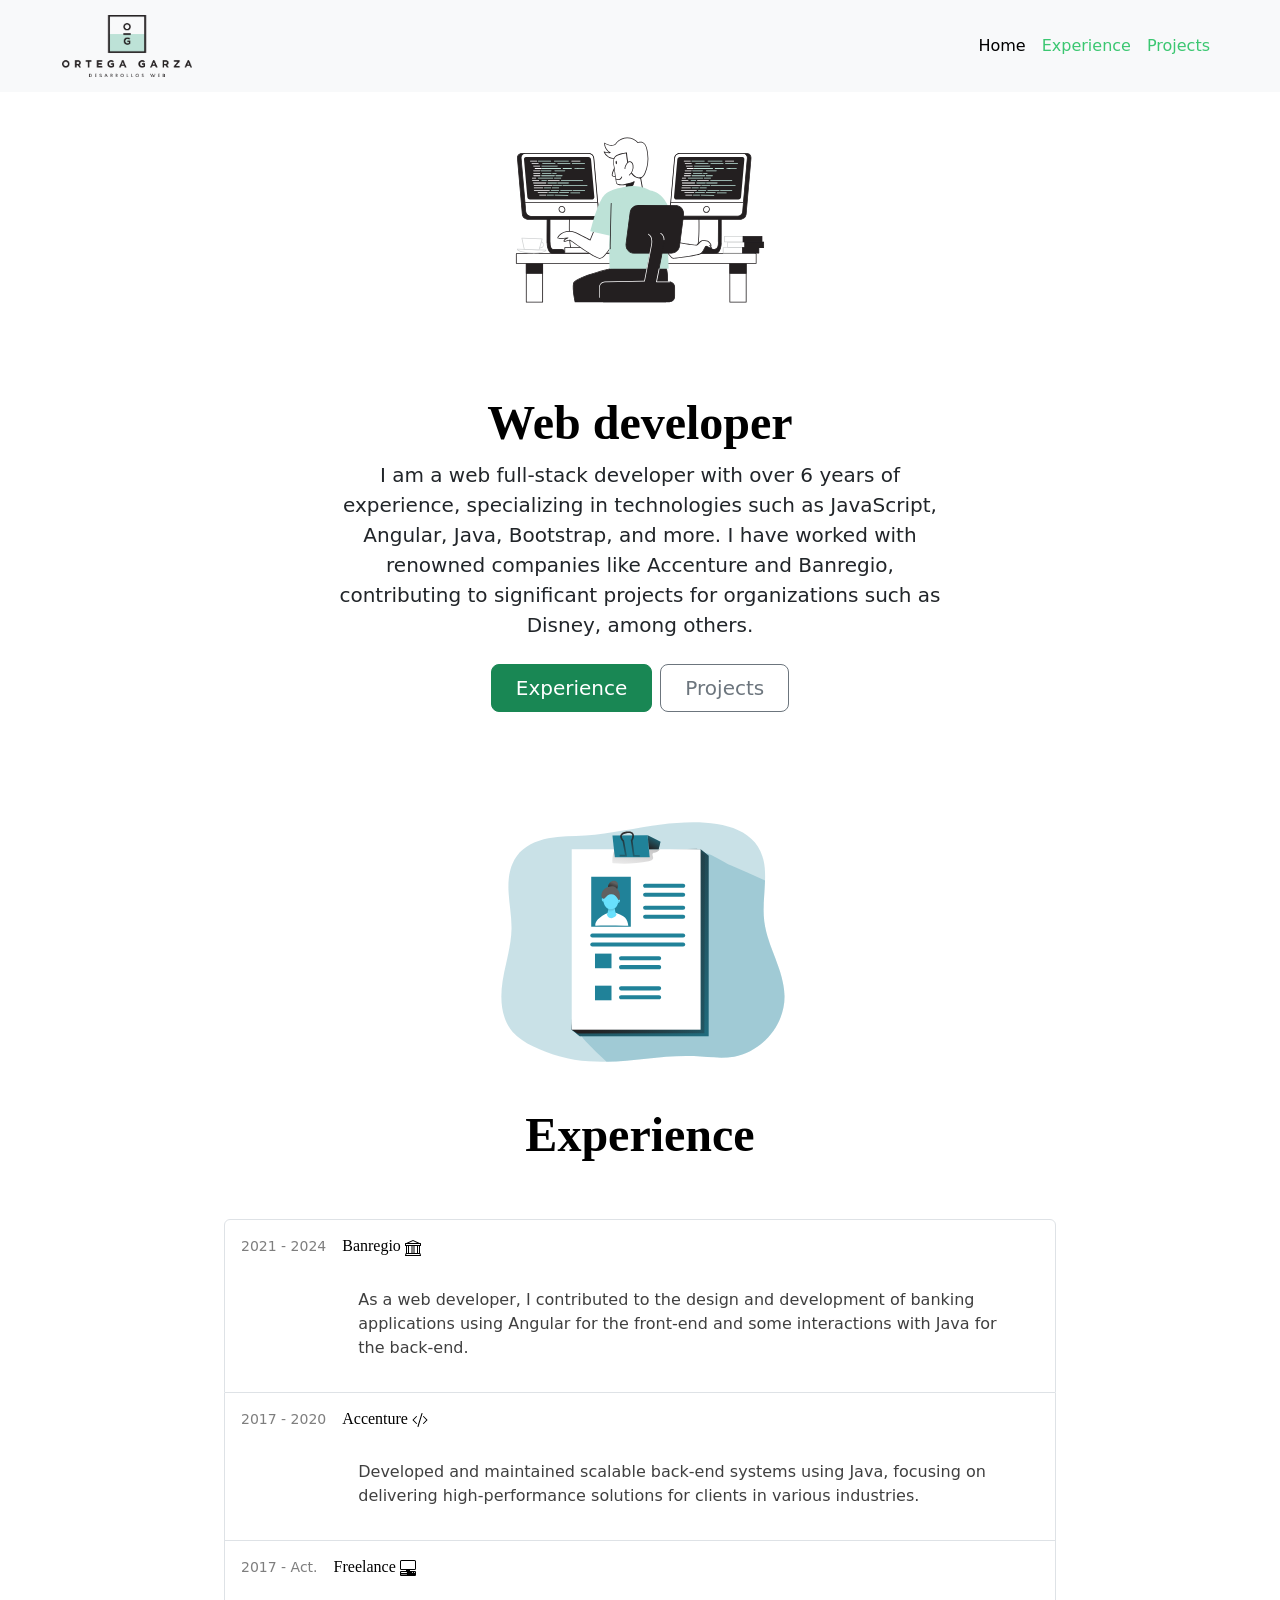
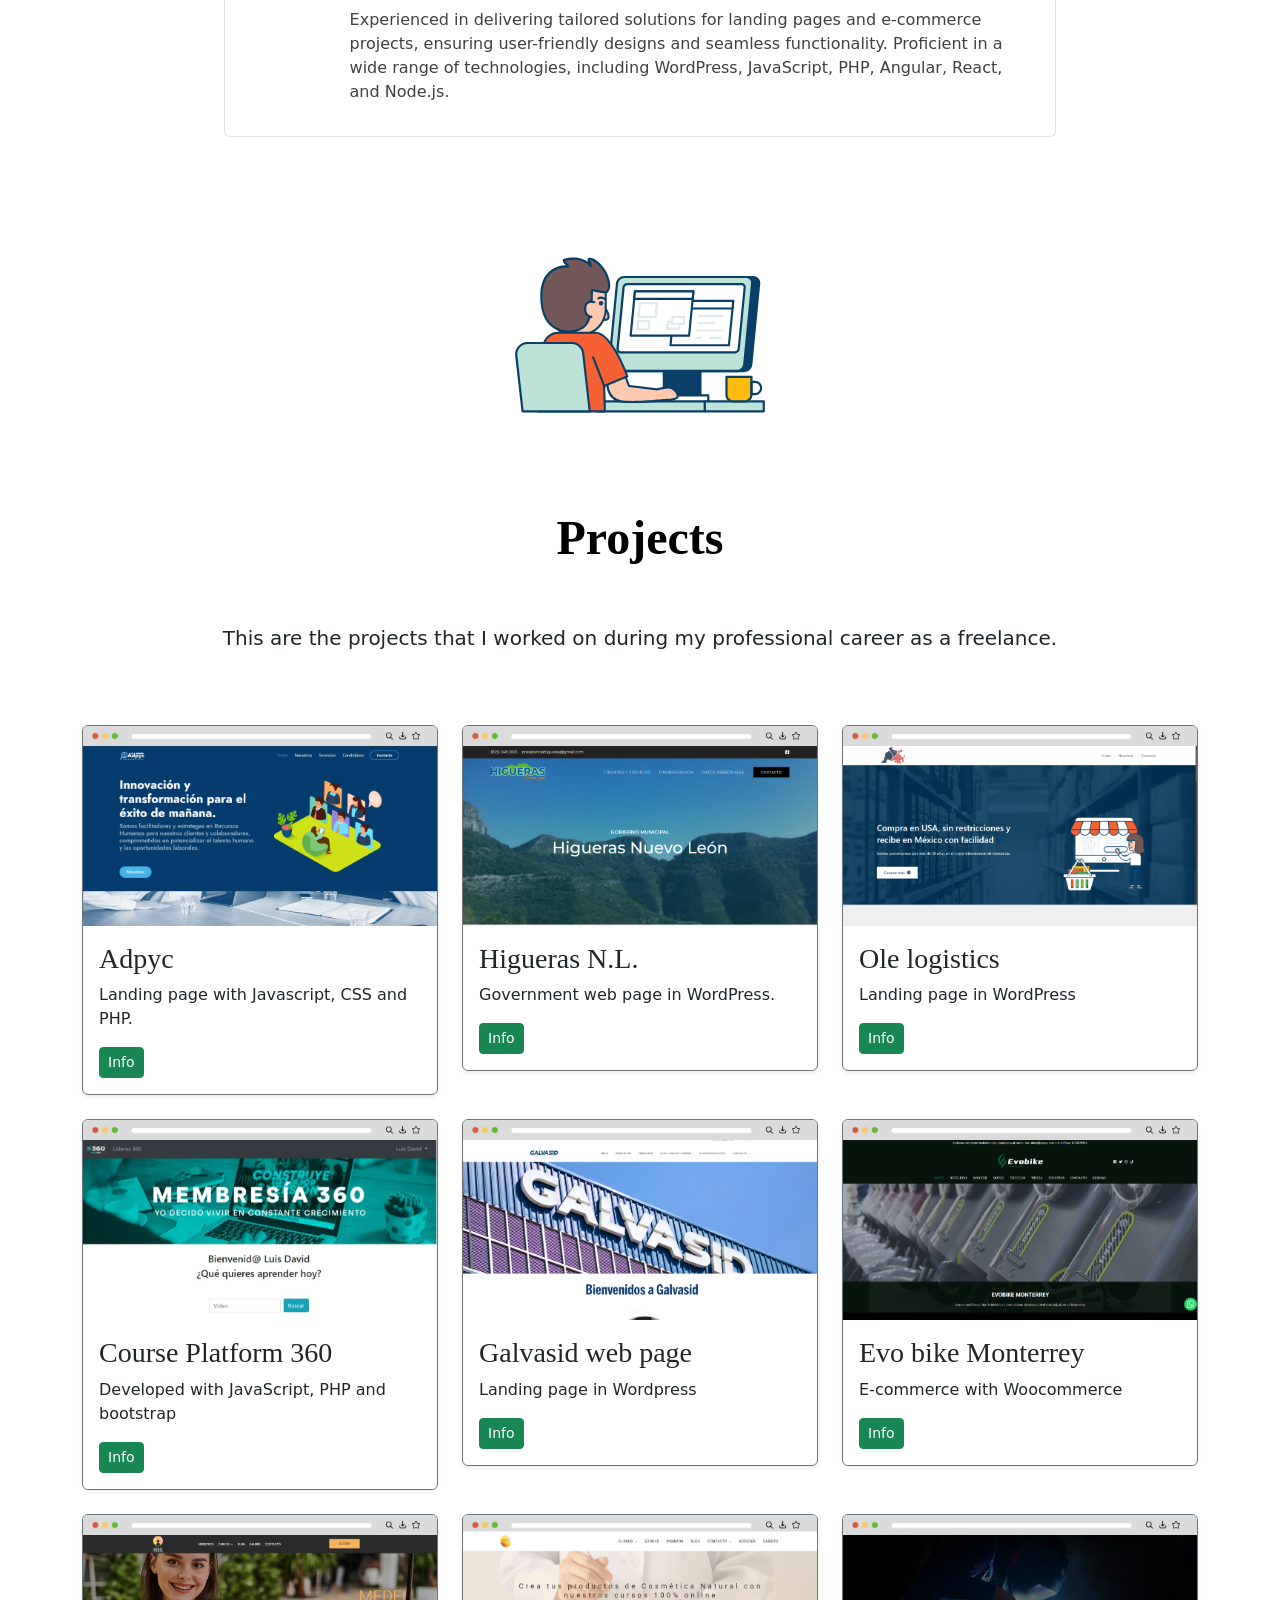
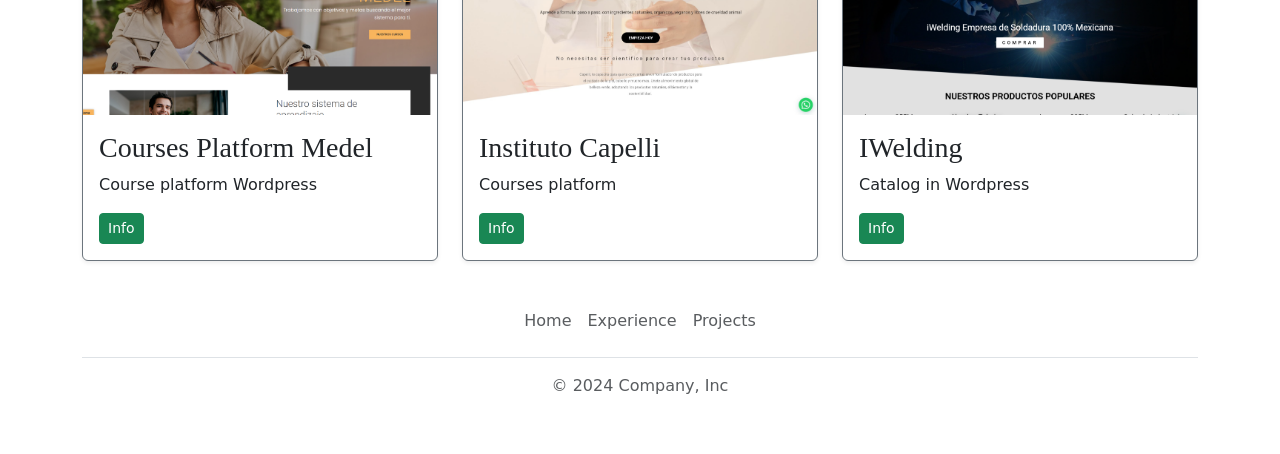
==== commit 00e0c56f: "cambios en estilos" ====
--- a/index.html
+++ b/index.html
@@ -15,6 +15,9 @@
     <link rel="icon" type="image/png" sizes="32x32" href="/favicon-32x32.png" />
     <link rel="icon" type="image/png" sizes="16x16" href="/favicon-16x16.png" />
     <link rel="manifest" href="/site.webmanifest" />
+    <link rel="preconnect" href="https://fonts.googleapis.com">
+    <link rel="preconnect" href="https://fonts.gstatic.com" crossorigin>
+    <link href="https://fonts.googleapis.com/css2?family=Montserrat:ital,wght@0,100..900;1,100..900&display=swap" rel="stylesheet">
   </head>
   <body>
     <nav id="navbar" class="navbar navbar-expand-md bg-body-tertiary fixed-top">
@@ -82,7 +85,10 @@
               class="btn btn-success btn-lg px-4 gap-3"
               >Experience</a
             >
-            <a role="button" class="btn btn-outline-secondary btn-lg px-4"
+            <a 
+            role="button" 
+            class="btn btn-outline-secondary btn-lg px-4"
+            href="#projects"
               >Projects</a
             >
           </div>
@@ -117,14 +123,18 @@
             <small class="opacity-50 text-nowrap">2021 - 2024</small>
             <div class="d-flex gap-2 w-100 justify-content-between">
               <div id="banregio">
-                <h6 class="mb-0">Banregio</h6>
+                <h6 class="mb-0">Banregio
+                  <svg xmlns="http://www.w3.org/2000/svg" width="16" height="16" fill="currentColor" class="bi bi-bank" viewBox="0 0 16 16">
+                    <path d="m8 0 6.61 3h.89a.5.5 0 0 1 .5.5v2a.5.5 0 0 1-.5.5H15v7a.5.5 0 0 1 .485.38l.5 2a.498.498 0 0 1-.485.62H.5a.498.498 0 0 1-.485-.62l.5-2A.5.5 0 0 1 1 13V6H.5a.5.5 0 0 1-.5-.5v-2A.5.5 0 0 1 .5 3h.89zM3.777 3h8.447L8 1zM2 6v7h1V6zm2 0v7h2.5V6zm3.5 0v7h1V6zm2 0v7H12V6zM13 6v7h1V6zm2-1V4H1v1zm-.39 9H1.39l-.25 1h13.72z"/>
+                  </svg>
+                </h6>
                 <p class="mb-0 opacity-75 px-3 py-3 my-3">
                   As a web developer, I contributed to the design and
                   development of banking applications using Angular for the
                   front-end and some interactions with Java for the back-end.
                 </p>
               </div>
-              <small class="opacity-50 text-nowrap">now</small>
+              <small class="opacity-50 text-nowrap"></small>
             </div>
           </a>
           <a
@@ -137,14 +147,18 @@
             <small class="opacity-50 text-nowrap">2017 - 2020</small>
             <div class="d-flex gap-2 w-100 justify-content-between">
               <div>
-                <h6 class="mb-0">Accenture</h6>
+                <h6 class="mb-0">Accenture
+                  <svg xmlns="http://www.w3.org/2000/svg" width="16" height="16" fill="currentColor" class="bi bi-code-slash" viewBox="0 0 16 16">
+                    <path d="M10.478 1.647a.5.5 0 1 0-.956-.294l-4 13a.5.5 0 0 0 .956.294zM4.854 4.146a.5.5 0 0 1 0 .708L1.707 8l3.147 3.146a.5.5 0 0 1-.708.708l-3.5-3.5a.5.5 0 0 1 0-.708l3.5-3.5a.5.5 0 0 1 .708 0m6.292 0a.5.5 0 0 0 0 .708L14.293 8l-3.147 3.146a.5.5 0 0 0 .708.708l3.5-3.5a.5.5 0 0 0 0-.708l-3.5-3.5a.5.5 0 0 0-.708 0"/>
+                  </svg>
+                </h6>
                 <p class="mb-0 opacity-75 px-3 py-3 my-3">
                   Developed and maintained scalable back-end systems using Java,
                   focusing on delivering high-performance solutions for clients
                   in various industries.
                 </p>
               </div>
-              <small class="opacity-50 text-nowrap">3d</small>
+              <small class="opacity-50 text-nowrap"></small>
             </div>
           </a>
           <a
@@ -157,7 +171,11 @@
             <small class="opacity-50 text-nowrap">2017 - Act.</small>
             <div class="d-flex gap-2 w-100 justify-content-between">
               <div id="freelance">
-                <h6 class="mb-0">Freelance</h6>
+                <h6 class="mb-0">Freelance
+                  <svg xmlns="http://www.w3.org/2000/svg" width="16" height="16" fill="currentColor" class="bi bi-pc-display-horizontal" viewBox="0 0 16 16">
+                    <path d="M1.5 0A1.5 1.5 0 0 0 0 1.5v7A1.5 1.5 0 0 0 1.5 10H6v1H1a1 1 0 0 0-1 1v3a1 1 0 0 0 1 1h14a1 1 0 0 0 1-1v-3a1 1 0 0 0-1-1h-5v-1h4.5A1.5 1.5 0 0 0 16 8.5v-7A1.5 1.5 0 0 0 14.5 0zm0 1h13a.5.5 0 0 1 .5.5v7a.5.5 0 0 1-.5.5h-13a.5.5 0 0 1-.5-.5v-7a.5.5 0 0 1 .5-.5M12 12.5a.5.5 0 1 1 1 0 .5.5 0 0 1-1 0m2 0a.5.5 0 1 1 1 0 .5.5 0 0 1-1 0M1.5 12h5a.5.5 0 0 1 0 1h-5a.5.5 0 0 1 0-1M1 14.25a.25.25 0 0 1 .25-.25h5.5a.25.25 0 1 1 0 .5h-5.5a.25.25 0 0 1-.25-.25"/>
+                  </svg>
+                </h6>
                 <p class="mb-0 opacity-75 px-3 py-3 my-3">
                   Experienced in delivering tailored solutions for landing pages
                   and e-commerce projects, ensuring user-friendly designs and
@@ -166,7 +184,7 @@
                   React, and Node.js.
                 </p>
               </div>
-              <small class="opacity-50 text-nowrap">1w</small>
+              <small class="opacity-50 text-nowrap"></small>
             </div>
           </a>
         </div>
--- a/style.css
+++ b/style.css
@@ -1,7 +1,61 @@
 body {
     font-family: Arial, sans-serif;
     padding: 0px;
+    font-family: "Montserrat", sans-serif;
 }
+
+h1, h2, h3, h4, h5, h6 {
+    font-family: "Merriweather", serif;
+}
+
+.merriweather-light {
+    font-family: "Merriweather", serif;
+    font-weight: 300;
+    font-style: normal;
+  }
+  
+  .merriweather-regular {
+    font-family: "Merriweather", serif;
+    font-weight: 400;
+    font-style: normal;
+  }
+  
+  .merriweather-bold {
+    font-family: "Merriweather", serif;
+    font-weight: 700;
+    font-style: normal;
+  }
+  
+  .merriweather-black {
+    font-family: "Merriweather", serif;
+    font-weight: 900;
+    font-style: normal;
+  }
+  
+  .merriweather-light-italic {
+    font-family: "Merriweather", serif;
+    font-weight: 300;
+    font-style: italic;
+  }
+  
+  .merriweather-regular-italic {
+    font-family: "Merriweather", serif;
+    font-weight: 400;
+    font-style: italic;
+  }
+  
+  .merriweather-bold-italic {
+    font-family: "Merriweather", serif;
+    font-weight: 700;
+    font-style: italic;
+  }
+  
+  .merriweather-black-italic {
+    font-family: "Merriweather", serif;
+    font-weight: 900;
+    font-style: italic;
+  }
+  
 
 #container-experience {
     margin-left: 200px!important;
@@ -62,6 +116,11 @@
     transform: translateY(0);
 }
 
+h1 {
+    font-size: 2.5em;
+    font-weight: 700;
+}
+
 
 /* bounce animation in class imagen-principal */
 @keyframes bounce {
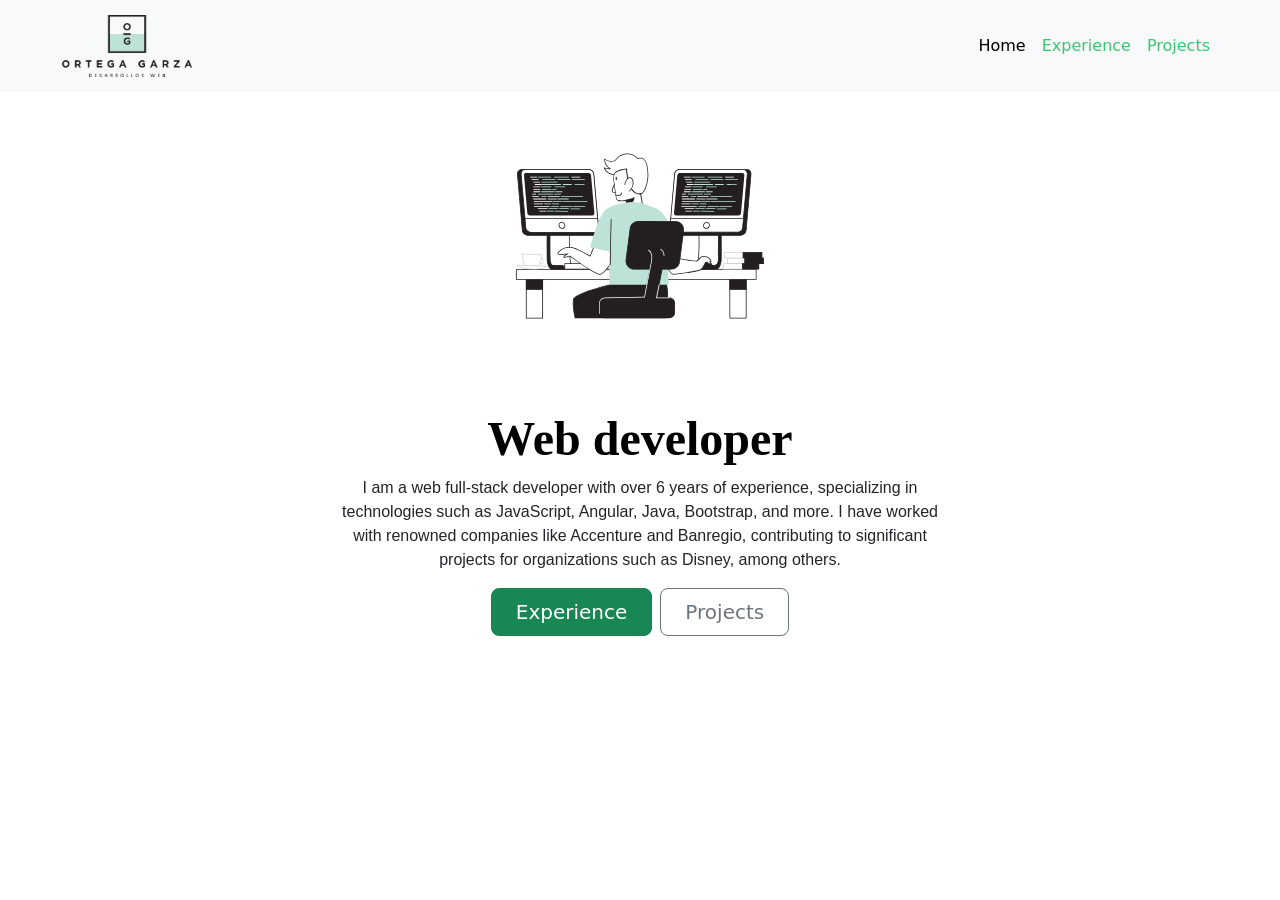
==== commit 71d07d05: "ajustes responsive" ====
--- a/index.html
+++ b/index.html
@@ -42,9 +42,9 @@
           <span class="navbar-toggler-icon"></span>
         </button>
         <div class="collapse navbar-collapse" id="navbarNavDropdown">
-          <ul class="navbar-nav col-lg-12 justify-content-lg-end">
+          <ul class="navbar-nav col-md-12 justify-content-md-end">
             <li class="nav-item">
-              <a id="" href="#" class="nav-link active" aria-current="page"
+              <a id="" href="#home" class="nav-link active" aria-current="page"
                 >Home</a
               >
             </li>
@@ -59,8 +59,8 @@
       </div>
     </nav>
 
-    <section class="cover">
-      <div class="px-3 text-center">
+    <section id="home" class="cover">
+      <div class="px-3 py-3 text-center">
         <img
           id="imagen-principal"
           class="d-block mx-auto mb-4"
@@ -71,7 +71,7 @@
         />
         <h1 class="display-5 fw-bold text-body-emphasis">Web developer</h1>
         <div class="col-lg-6 mx-auto">
-          <p class="lead mb-4">
+          <p class="mb-3">
             I am a web full-stack developer with over 6 years of experience,
             specializing in technologies such as JavaScript, Angular, Java,
             Bootstrap, and more. I have worked with renowned companies like
@@ -97,9 +97,10 @@
     </section>
 
     <section id="experience">
+      <div class="container px-3 py-3">
       <img
         id="imagen-principal"
-        class="d-block mx-auto mb-4"
+        class="d-block mx-auto mb-3 mt-5"
         src="images/personal-data-71(1).svg"
         alt=""
         width="300"
@@ -189,12 +190,13 @@
           </a>
         </div>
       </div>
+    </div>
     </section>
     
     <section id="projects">
-      <div class="container">
+      <div class="container px-3 py-3">
         <img
-          class="d-block mx-auto mb-4"
+          class="d-block mx-auto mb-3 mt-5"
           src="images/coding-1-47.svg"
           alt=""
           width="300"
@@ -371,23 +373,6 @@
         </div>
       </div>
     </div>
-    
-    <div class="container">
-      <footer class="py-3 my-4">
-        <ul class="nav justify-content-center border-bottom pb-3 mb-3">
-          <li class="nav-item">
-            <a href="#" class="nav-link px-2 text-body-secondary">Home</a>
-          </li>
-          <li class="nav-item">
-            <a href="#" class="nav-link px-2 text-body-secondary">Experience</a>
-          </li>
-          <li class="nav-item">
-            <a href="#" class="nav-link px-2 text-body-secondary">Projects</a>
-          </li>
-        </ul>
-        <p class="text-center text-body-secondary">© 2024 Company, Inc</p>
-      </footer>
-    </div>
 
     <div id="modalDescription" class="container">
       <div class="modal fade">
@@ -396,6 +381,7 @@
     </div>
     
     <script src="data.js"></script>
+    <script src="app.js"></script>
     <script
       src="https://cdn.jsdelivr.net/npm/bootstrap@5.3.3/dist/js/bootstrap.bundle.min.js"
       integrity="sha384-YvpcrYf0tY3lHB60NNkmXc5s9fDVZLESaAA55NDzOxhy9GkcIdslK1eN7N6jIeHz"
--- a/style.css
+++ b/style.css
@@ -1,6 +1,10 @@
 body {
     font-family: Arial, sans-serif;
     padding: 0px;
+    font-family: "Montserrat", sans-serif;
+}
+
+p {
     font-family: "Montserrat", sans-serif;
 }
 
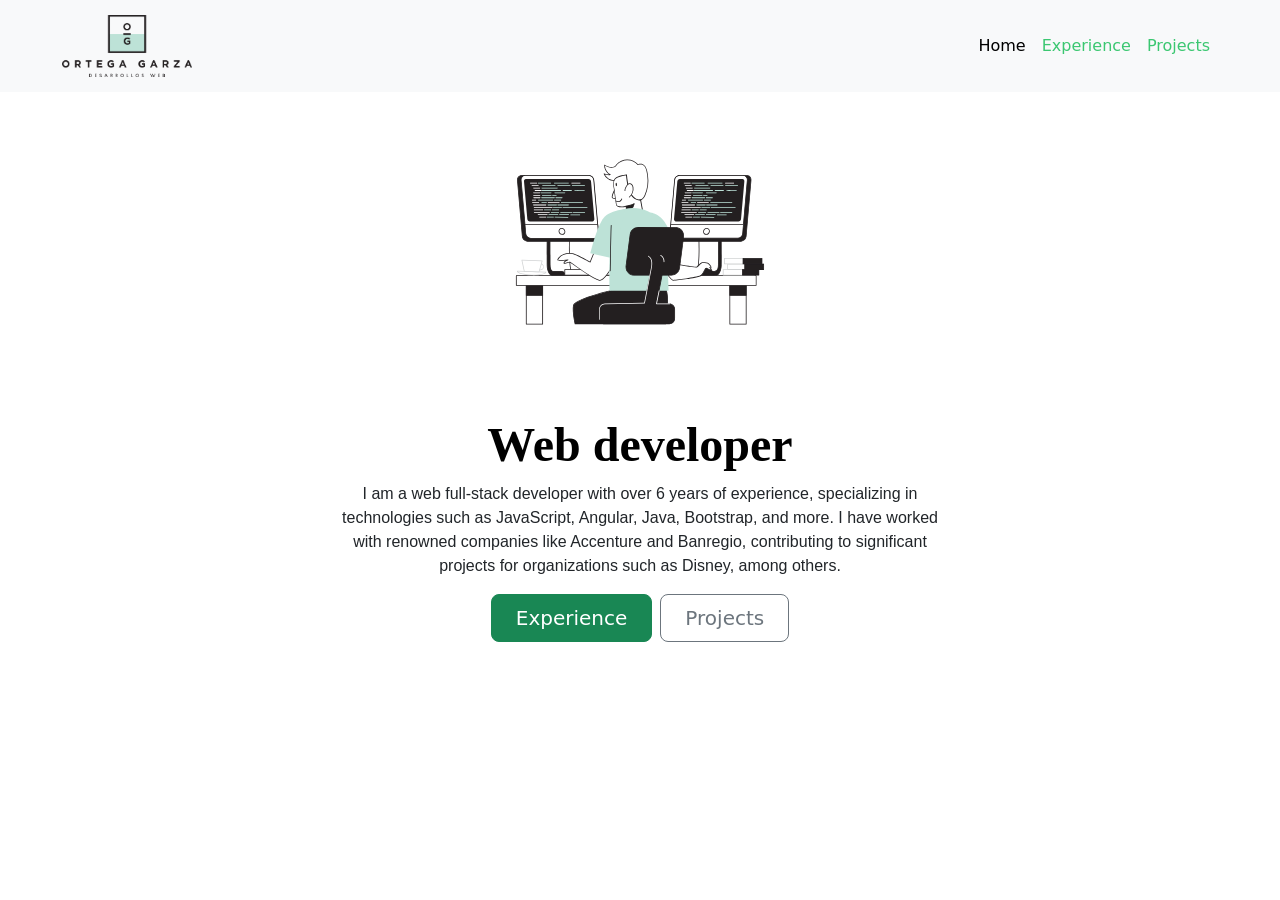
==== commit 561f1d69: "cambios en home" ====
--- a/index.html
+++ b/index.html
@@ -97,10 +97,10 @@
     </section>
 
     <section id="experience">
-      <div class="container px-3 py-3">
+      <div class="container px-3 py-1">
       <img
         id="imagen-principal"
-        class="d-block mx-auto mb-3 mt-5"
+        class="d-block mx-auto mb-3"
         src="images/personal-data-71(1).svg"
         alt=""
         width="300"
@@ -205,7 +205,7 @@
         <h2 class="display-5 text-center fw-bold text-body-emphasis">
           Projects
         </h2>
-        <p class="lead mb-4 px-5 mx-5 mt-1 p-5 text-center">
+        <p class="lead mb-1 px-5 mx-5 mt-1 p-5 text-center">
           This are the projects that I worked on during my professional career as a freelance.
         </p>
         <div
--- a/style.css
+++ b/style.css
@@ -1,6 +1,7 @@
 body {
     font-family: Arial, sans-serif;
     padding: 0px;
+    padding-top: 76px; /* Altura del navbar */
     font-family: "Montserrat", sans-serif;
 }
 
@@ -99,15 +100,6 @@
     color: #8eff72;
 }
 
-/* Space ".divider-header" to show the next section after the header" */
-.cover {
-    margin-top: 70px;
-}
-
-#experience {
-    margin-top: 70px;
-}
-
 /* show elements with class "card" when are scrolling down and show an animation appearing from the bottom */
 .col > .card {
     opacity: 0;
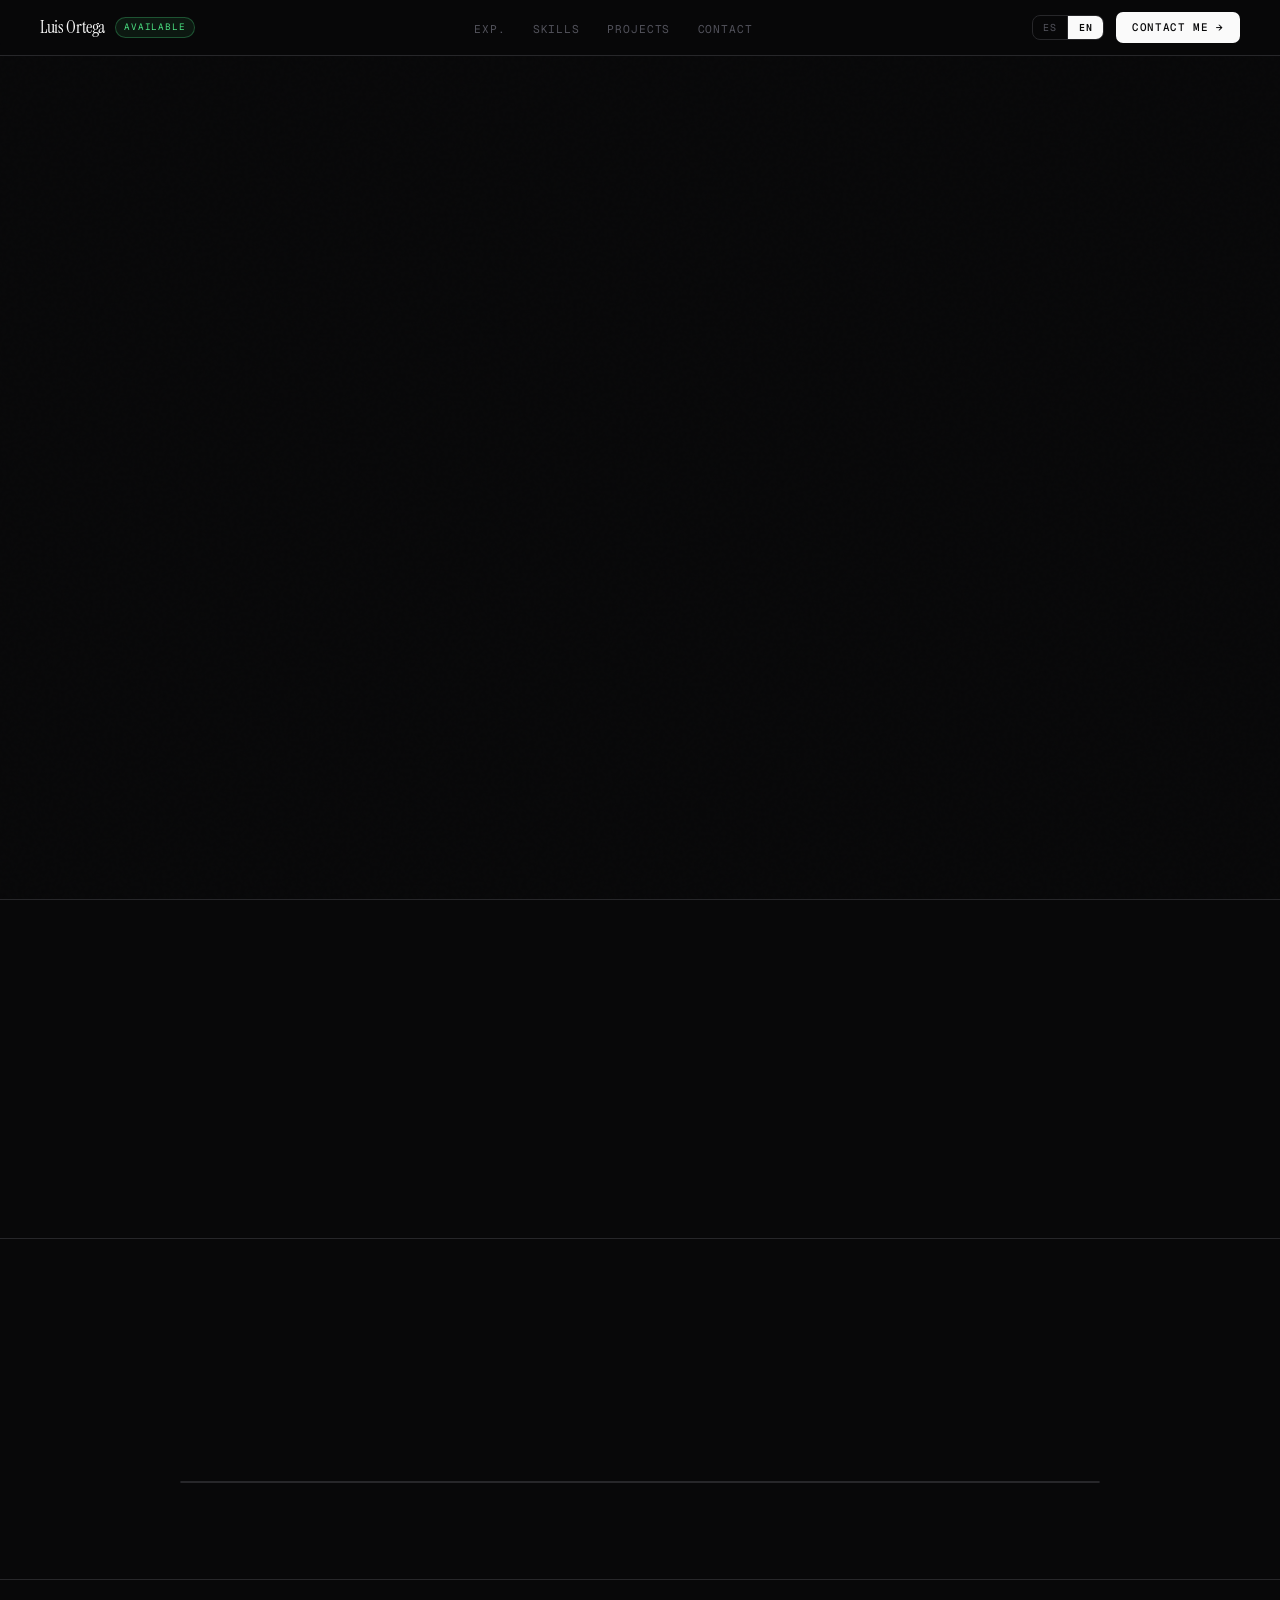
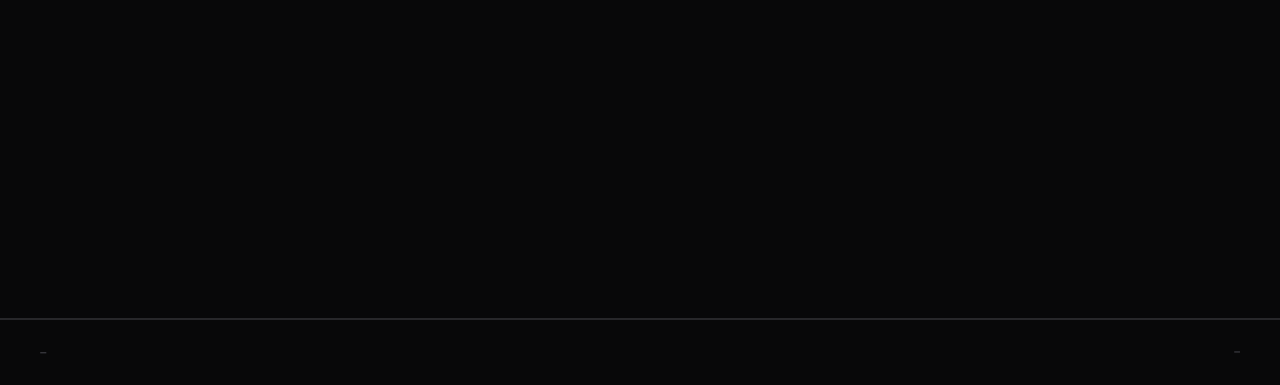
==== commit a85c11aa: "index changed" ====
--- a/index.html
+++ b/index.html
@@ -1,393 +1,144 @@
 <!DOCTYPE html>
-<html lang="en">
-  <head>
-    <meta charset="UTF-8" />
-    <meta name="viewport" content="width=device-width, initial-scale=1.0" />
-    <title>Luis David Ortega Garza - Web Developer</title>
-    <link rel="stylesheet" href="style.css" />
-    <link
-      href="https://cdn.jsdelivr.net/npm/bootstrap@5.3.3/dist/css/bootstrap.min.css"
-      rel="stylesheet"
-      integrity="sha384-QWTKZyjpPEjISv5WaRU9OFeRpok6YctnYmDr5pNlyT2bRjXh0JMhjY6hW+ALEwIH"
-      crossorigin="anonymous"
-    />
-    <link rel="apple-touch-icon" sizes="180x180" href="/apple-touch-icon.png" />
-    <link rel="icon" type="image/png" sizes="32x32" href="/favicon-32x32.png" />
-    <link rel="icon" type="image/png" sizes="16x16" href="/favicon-16x16.png" />
-    <link rel="manifest" href="/site.webmanifest" />
-    <link rel="preconnect" href="https://fonts.googleapis.com">
-    <link rel="preconnect" href="https://fonts.gstatic.com" crossorigin>
-    <link href="https://fonts.googleapis.com/css2?family=Montserrat:ital,wght@0,100..900;1,100..900&display=swap" rel="stylesheet">
-  </head>
-  <body>
-    <nav id="navbar" class="navbar navbar-expand-md bg-body-tertiary fixed-top">
-      <div class="container-fluid">
-        <a href="/" class="navbar-brand">
-          <img
-            src="images/Logo PNG Format.png"
-            width="130px"
-            alt="logo"
-            class="img-fluid"
-          />
-        </a>
-        <button
-          class="navbar-toggler"
-          type="button"
-          data-bs-toggle="collapse"
-          data-bs-target="#navbarNavDropdown"
-          aria-controls="navbarNavDropdown"
-          aria-expanded="false"
-          aria-label="Toggle navigation"
-        >
-          <span class="navbar-toggler-icon"></span>
-        </button>
-        <div class="collapse navbar-collapse" id="navbarNavDropdown">
-          <ul class="navbar-nav col-md-12 justify-content-md-end">
-            <li class="nav-item">
-              <a id="" href="#home" class="nav-link active" aria-current="page"
-                >Home</a
-              >
-            </li>
-            <li class="nav-item">
-              <a id="" href="#experience" class="nav-link">Experience</a>
-            </li>
-            <li class="nav-item">
-              <a id="" href="#projects" class="nav-link">Projects</a>
-            </li>
-          </ul>
+<html lang="es">
+<head>
+  <meta charset="UTF-8"/>
+  <meta name="viewport" content="width=device-width, initial-scale=1.0"/>
+  <title>Portfolio — Senior Full Stack Developer</title>
+  <link href="https://fonts.googleapis.com/css2?family=Instrument+Serif:ital@0;1&family=Geist+Mono:wght@300;400;500;600&display=swap" rel="stylesheet"/>
+  <link rel="stylesheet" href="style.css"/>
+</head>
+<body>
+
+<!-- NAV -->
+<nav>
+  <a class="nav-logo" href="#hero" id="nav-name">—</a>
+  <ul class="nav-links" id="nav-links">
+    <li><a href="#experience" id="nl-0">—</a></li>
+    <li><a href="#skills"     id="nl-1">—</a></li>
+    <li><a href="#projects"   id="nl-2">—</a></li>
+    <li><a href="#contact"    id="nl-3">—</a></li>
+  </ul>
+  <div class="nav-right">
+    <!-- LANG TOGGLE -->
+    <div class="lang-toggle">
+      <button class="lang-btn" id="btn-es" onclick="setLang('es')">ES</button>
+      <button class="lang-btn" id="btn-en" onclick="setLang('en')">EN</button>
+    </div>
+    <a class="nav-cta" id="nav-cta" href="#">—</a>
+  </div>
+</nav>
+
+<!-- HERO -->
+<section id="hero">
+  <div class="container">
+    <div class="hero-inner lang-fade" id="hero-inner">
+      <div class="reveal">
+        <p class="hero-eyebrow"><span class="line"></span><span id="hero-eyebrow">—</span></p>
+        <h1 class="hero-title">
+          <span id="hero-line1">—</span><br>
+          <em id="hero-line2">—</em><br>
+          <span class="accent" id="hero-line3">—</span>
+        </h1>
+        <p class="hero-desc" id="hero-desc">—</p>
+        <div class="hero-actions">
+          <a class="btn btn-primary" href="#projects" id="hero-cta1">—</a>
+          <a class="btn btn-outline"  href="#contact"  id="hero-cta2">—</a>
         </div>
       </div>
-    </nav>
-
-    <section id="home" class="cover">
-      <div class="px-3 py-3 text-center">
-        <img
-          id="imagen-principal"
-          class="d-block mx-auto mb-4"
-          src="images/coding-2-31.svg"
-          alt=""
-          width="300"
-          height="300"
-        />
-        <h1 class="display-5 fw-bold text-body-emphasis">Web developer</h1>
-        <div class="col-lg-6 mx-auto">
-          <p class="mb-3">
-            I am a web full-stack developer with over 6 years of experience,
-            specializing in technologies such as JavaScript, Angular, Java,
-            Bootstrap, and more. I have worked with renowned companies like
-            Accenture and Banregio, contributing to significant projects for
-            organizations such as Disney, among others.
-          </p>
-          <div class="d-grid gap-2 d-sm-flex justify-content-sm-center">
-            <a
-              href="#experience"
-              role="button"
-              class="btn btn-success btn-lg px-4 gap-3"
-              >Experience</a
-            >
-            <a 
-            role="button" 
-            class="btn btn-outline-secondary btn-lg px-4"
-            href="#projects"
-              >Projects</a
-            >
-          </div>
+      <div class="hero-card reveal" style="transition-delay:0.15s">
+        <div class="hero-card-header">
+          <div class="dot dot-red"></div>
+          <div class="dot dot-yellow"></div>
+          <div class="dot dot-green"></div>
+          <span class="card-title" id="hero-card-title">—</span>
         </div>
-      </div>
-    </section>
-
-    <section id="experience">
-      <div class="container px-3 py-1">
-      <img
-        id="imagen-principal"
-        class="d-block mx-auto mb-3"
-        src="images/personal-data-71(1).svg"
-        alt=""
-        width="300"
-        height="300"
-      />
-      <h2 class="display-5 text-center fw-bold text-body-emphasis">
-        Experience
-      </h2>
-      <div
-        id="container-experience"
-        class="d-flex flex-column flex-md-row p-4 gap-4 py-md-5 align-items-center justify-content-center"
-      >
-        <div class="list-group">
-          <a
-            id="banregio"
-            class="list-group-item list-group-item-action d-flex gap-3 py-3"
-            aria-current="true"
-            data-bs-toggle="modal"
-            data-bs-target="#exampleModal"
-          >
-            <small class="opacity-50 text-nowrap">2021 - 2024</small>
-            <div class="d-flex gap-2 w-100 justify-content-between">
-              <div id="banregio">
-                <h6 class="mb-0">Banregio
-                  <svg xmlns="http://www.w3.org/2000/svg" width="16" height="16" fill="currentColor" class="bi bi-bank" viewBox="0 0 16 16">
-                    <path d="m8 0 6.61 3h.89a.5.5 0 0 1 .5.5v2a.5.5 0 0 1-.5.5H15v7a.5.5 0 0 1 .485.38l.5 2a.498.498 0 0 1-.485.62H.5a.498.498 0 0 1-.485-.62l.5-2A.5.5 0 0 1 1 13V6H.5a.5.5 0 0 1-.5-.5v-2A.5.5 0 0 1 .5 3h.89zM3.777 3h8.447L8 1zM2 6v7h1V6zm2 0v7h2.5V6zm3.5 0v7h1V6zm2 0v7H12V6zM13 6v7h1V6zm2-1V4H1v1zm-.39 9H1.39l-.25 1h13.72z"/>
-                  </svg>
-                </h6>
-                <p class="mb-0 opacity-75 px-3 py-3 my-3">
-                  As a web developer, I contributed to the design and
-                  development of banking applications using Angular for the
-                  front-end and some interactions with Java for the back-end.
-                </p>
-              </div>
-              <small class="opacity-50 text-nowrap"></small>
-            </div>
-          </a>
-          <a
-            id="accenture"
-            class="list-group-item list-group-item-action d-flex gap-3 py-3"
-            aria-current="true"
-            data-bs-toggle="modal"
-            data-bs-target="#exampleModal2"
-          >
-            <small class="opacity-50 text-nowrap">2017 - 2020</small>
-            <div class="d-flex gap-2 w-100 justify-content-between">
-              <div>
-                <h6 class="mb-0">Accenture
-                  <svg xmlns="http://www.w3.org/2000/svg" width="16" height="16" fill="currentColor" class="bi bi-code-slash" viewBox="0 0 16 16">
-                    <path d="M10.478 1.647a.5.5 0 1 0-.956-.294l-4 13a.5.5 0 0 0 .956.294zM4.854 4.146a.5.5 0 0 1 0 .708L1.707 8l3.147 3.146a.5.5 0 0 1-.708.708l-3.5-3.5a.5.5 0 0 1 0-.708l3.5-3.5a.5.5 0 0 1 .708 0m6.292 0a.5.5 0 0 0 0 .708L14.293 8l-3.147 3.146a.5.5 0 0 0 .708.708l3.5-3.5a.5.5 0 0 0 0-.708l-3.5-3.5a.5.5 0 0 0-.708 0"/>
-                  </svg>
-                </h6>
-                <p class="mb-0 opacity-75 px-3 py-3 my-3">
-                  Developed and maintained scalable back-end systems using Java,
-                  focusing on delivering high-performance solutions for clients
-                  in various industries.
-                </p>
-              </div>
-              <small class="opacity-50 text-nowrap"></small>
-            </div>
-          </a>
-          <a
-            id="freelance"
-            class="list-group-item list-group-item-action d-flex gap-3 py-3"
-            aria-current="true"
-            data-bs-toggle="modal"
-            data-bs-target="#exampleModal3"
-          >
-            <small class="opacity-50 text-nowrap">2017 - Act.</small>
-            <div class="d-flex gap-2 w-100 justify-content-between">
-              <div id="freelance">
-                <h6 class="mb-0">Freelance
-                  <svg xmlns="http://www.w3.org/2000/svg" width="16" height="16" fill="currentColor" class="bi bi-pc-display-horizontal" viewBox="0 0 16 16">
-                    <path d="M1.5 0A1.5 1.5 0 0 0 0 1.5v7A1.5 1.5 0 0 0 1.5 10H6v1H1a1 1 0 0 0-1 1v3a1 1 0 0 0 1 1h14a1 1 0 0 0 1-1v-3a1 1 0 0 0-1-1h-5v-1h4.5A1.5 1.5 0 0 0 16 8.5v-7A1.5 1.5 0 0 0 14.5 0zm0 1h13a.5.5 0 0 1 .5.5v7a.5.5 0 0 1-.5.5h-13a.5.5 0 0 1-.5-.5v-7a.5.5 0 0 1 .5-.5M12 12.5a.5.5 0 1 1 1 0 .5.5 0 0 1-1 0m2 0a.5.5 0 1 1 1 0 .5.5 0 0 1-1 0M1.5 12h5a.5.5 0 0 1 0 1h-5a.5.5 0 0 1 0-1M1 14.25a.25.25 0 0 1 .25-.25h5.5a.25.25 0 1 1 0 .5h-5.5a.25.25 0 0 1-.25-.25"/>
-                  </svg>
-                </h6>
-                <p class="mb-0 opacity-75 px-3 py-3 my-3">
-                  Experienced in delivering tailored solutions for landing pages
-                  and e-commerce projects, ensuring user-friendly designs and
-                  seamless functionality. Proficient in a wide range of
-                  technologies, including WordPress, JavaScript, PHP, Angular,
-                  React, and Node.js.
-                </p>
-              </div>
-              <small class="opacity-50 text-nowrap"></small>
-            </div>
-          </a>
-        </div>
+        <div class="hero-card-body" id="hero-stats"></div>
       </div>
     </div>
-    </section>
-    
-    <section id="projects">
-      <div class="container px-3 py-3">
-        <img
-          class="d-block mx-auto mb-3 mt-5"
-          src="images/coding-1-47.svg"
-          alt=""
-          width="300"
-          height="300"
-        />
-        <h2 class="display-5 text-center fw-bold text-body-emphasis">
-          Projects
+  </div>
+</section>
+
+<!-- EXPERIENCE -->
+<section id="experience">
+  <div class="container lang-fade" id="exp-section">
+    <div class="sec-head reveal">
+      <div>
+        <p class="sec-eyebrow" id="exp-eyebrow">—</p>
+        <h2 class="sec-title"  id="exp-title">—</h2>
+      </div>
+      <span class="sec-count" id="exp-count">—</span>
+    </div>
+    <div class="exp-list" id="exp-list"></div>
+  </div>
+</section>
+
+<!-- SKILLS -->
+<section id="skills">
+  <div class="container lang-fade" id="skills-section">
+    <div class="sec-head reveal">
+      <div>
+        <p class="sec-eyebrow" id="skills-eyebrow">—</p>
+        <h2 class="sec-title"  id="skills-title">—</h2>
+      </div>
+      <span class="sec-count" id="skills-count">—</span>
+    </div>
+    <div class="skills-grid" id="skills-grid"></div>
+  </div>
+</section>
+
+<!-- PROJECTS -->
+<section id="projects">
+  <div class="container lang-fade" id="proj-section">
+    <div class="sec-head reveal">
+      <div>
+        <p class="sec-eyebrow" id="proj-eyebrow">—</p>
+        <h2 class="sec-title"  id="proj-title">—</h2>
+      </div>
+      <span class="sec-count" id="proj-count">—</span>
+    </div>
+    <div class="projects-grid" id="projects-grid"></div>
+  </div>
+</section>
+
+<!-- CONTACT 
+<section id="contact">
+  <div class="container">
+    <div class="contact-inner">
+      <div class="reveal lang-fade" id="contact-left">
+        <h2 class="contact-title">
+          <span id="contact-title-main">—</span> <em id="contact-title-em">—</em>
         </h2>
-        <p class="lead mb-1 px-5 mx-5 mt-1 p-5 text-center">
-          This are the projects that I worked on during my professional career as a freelance.
-        </p>
-        <div
-          class="row row-cols-1 row-cols-md-3 g-4"
-          id="container-project"
-        ></div>
+        <p class="contact-desc" id="contact-desc">—</p>
+        <div class="contact-links" id="contact-links"></div>
       </div>
-    </section>
-
-    <div class="banregio-content">
-      <div
-        class="modal fade"
-        id="exampleModal"
-        tabindex="-1"
-        aria-labelledby="exampleModalLabel"
-        aria-hidden="true"
-      >
-        <div class="modal-dialog">
-          <div class="modal-content">
-            <div class="modal-header">
-              <h1 class="modal-title fs-5" id="exampleModalLabel">Banregio</h1>
-              <button
-                type="button"
-                class="btn-close"
-                data-bs-dismiss="modal"
-                aria-label="Close"
-              ></button>
-            </div>
-            <div class="modal-body">
-              <p><b>Project onboarding</b></p>
-              <p>
-                I developed a unified platform of components and tools to
-                optimize the company’s various products, enabling efficient
-                technical convergence and accelerating product delivery
-                timelines.
-              </p>
-              <p><b>Project insurance</b></p>
-              <p>
-                I provided support and maintenance for an onboarding application
-                for a bank, using Angular and Spring. In this role, I was
-                responsible for maintaining existing functionality and
-                implementing new features to enhance the application.
-              </p>
-              <p><b>Project back office insurance.</b></p>
-              <p>
-                Responsible for Frontend development for a BackOffice platform
-                in the insurance project, enabling agents to efficiently create
-                and manage insurance products.
-              </p>
-            </div>
-            <div class="modal-footer">
-              <button
-                type="button"
-                class="btn btn-success"
-                data-bs-dismiss="modal"
-              >
-                Ok
-              </button>
-            </div>
+      <div class="reveal" style="transition-delay:0.1s">
+        <form class="contact-form" onsubmit="handleSubmit(event)">
+          <div class="form-group">
+            <label for="c-name"  id="lbl-name">—</label>
+            <input class="input" id="c-name" type="text" required/>
           </div>
-        </div>
+          <div class="form-group">
+            <label for="c-email" id="lbl-email">—</label>
+            <input class="input" id="c-email" type="email" required/>
+          </div>
+          <div class="form-group">
+            <label for="c-msg"   id="lbl-msg">—</label>
+            <textarea class="input" id="c-msg" required></textarea>
+          </div>
+          <button type="submit" class="btn btn-primary" id="form-submit" style="width:100%;justify-content:center">—</button>
+        </form>
       </div>
     </div>
-
-    <div class="accenture-content">
-      <div
-        class="modal fade"
-        id="exampleModal2"
-        tabindex="-1"
-        aria-labelledby="exampleModalLabel2"
-        aria-hidden="true"
-      >
-        <div class="modal-dialog">
-          <div class="modal-content">
-            <div class="modal-header">
-              <h1 class="modal-title fs-5" id="exampleModalLabel2">
-                Accenture
-              </h1>
-              <button
-                type="button"
-                class="btn-close"
-                data-bs-dismiss="modal"
-                aria-label="Close"
-              ></button>
-            </div>
-            <div class="modal-body">
-              <p><b>Project - Sigma Alimentos</b></p>
-              <p>
-                Development of an e-commerce platform using Hybris technology,
-                working as a full stack developer and using Java and JavaScript
-                to create robust and scalable solutions.
-              </p>
-              <p><b>Project - Golden State Warriors</b></p>
-              <p>
-                In this project, a collection of REST requests was used in
-                Postman to test different endpoints and their functionality in
-                the stadium’s mobile app.
-              </p>
-              <p><b>Project - Disneyland Cast App</b></p>
-              <p>
-                Responsible for testing an application using Java, Selenium, and
-                Cucumber to ensure its proper functionality.
-              </p>
-              <p><b>Project - Walmart</b></p>
-              <p>
-                In this project, I developed a testing framework to evaluate
-                various use cases on Walmart's back-office website.
-              </p>
-            </div>
-            <div class="modal-footer">
-              <button
-                type="button"
-                class="btn btn-success"
-                data-bs-dismiss="modal"
-              >
-                Ok
-              </button>
-            </div>
-          </div>
-        </div>
-      </div>
-    </div>
-
-    <div class="freelance-content">
-      <div
-        class="modal fade"
-        id="exampleModal3"
-        tabindex="-1"
-        aria-labelledby="exampleModalLabel3"
-        aria-hidden="true"
-      >
-        <div class="modal-dialog">
-          <div class="modal-content">
-            <div class="modal-header">
-              <h1 class="modal-title fs-5" id="exampleModalLabel3">
-                Freelance
-              </h1>
-              <button
-                type="button"
-                class="btn-close"
-                data-bs-dismiss="modal"
-                aria-label="Close"
-              ></button>
-            </div>
-            <div class="modal-body">
-              <p>
-                Ecommerce development using WordPress and WooCommerce, along
-                with languages like JavaScript and PHP.
-              </p>
-              <p>
-                Development of landing pages with Angular and the HTML, CSS,
-                JavaScript, and MySQL stack.
-              </p>
-            </div>
-            <div class="modal-footer">
-              <button
-                type="button"
-                class="btn btn-success"
-                data-bs-dismiss="modal"
-              >
-                Ok
-              </button>
-            </div>
-          </div>
-        </div>
-      </div>
-    </div>
-
-    <div id="modalDescription" class="container">
-      <div class="modal fade">
-
-      </div>
-    </div>
-    
-    <script src="data.js"></script>
-    <script src="app.js"></script>
-    <script
-      src="https://cdn.jsdelivr.net/npm/bootstrap@5.3.3/dist/js/bootstrap.bundle.min.js"
-      integrity="sha384-YvpcrYf0tY3lHB60NNkmXc5s9fDVZLESaAA55NDzOxhy9GkcIdslK1eN7N6jIeHz"
-      crossorigin="anonymous"
-    ></script>
-    <script src="https://code.jquery.com/jquery-3.6.0.min.js"></script>
-    <script src="script.js"></script>
-  </body>
+  </div>
+</section>
+-->
+<footer>
+  <span class="footer-left"  id="footer-left">—</span>
+  <span class="footer-right" id="footer-right">—</span>
+</footer>
+<!-- ① Data → ② Translations → ③ App -->
+  <script src="data.js"></script>
+  <script src="i18n.js"></script>
+  <script src="app.js"></script>
+</body>
 </html>
--- a/style.css
+++ b/style.css
@@ -1,132 +1,195 @@
-body {
-    font-family: Arial, sans-serif;
-    padding: 0px;
-    padding-top: 76px; /* Altura del navbar */
-    font-family: "Montserrat", sans-serif;
-}
+:root {
+      --bg:        #080809;
+      --bg-2:      #101012;
+      --bg-3:      #18181b;
+      --border:    #27272a;
+      --border-2:  #3f3f46;
+      --text:      #fafafa;
+      --text-2:    #a1a1aa;
+      --text-3:    #52525b;
+      --accent:    #e8ff47;
+      --accent-2:  #47d4ff;
+      --shadow:    0 1px 3px rgba(0,0,0,0.5), 0 8px 32px rgba(0,0,0,0.4);
+    }
 
-p {
-    font-family: "Montserrat", sans-serif;
-}
+    *, *::before, *::after { box-sizing: border-box; margin: 0; padding: 0; }
+    html { scroll-behavior: smooth; }
+    body { background: var(--bg); color: var(--text); font-family: 'Geist Mono', monospace; font-size: 14px; line-height: 1.6; overflow-x: hidden; }
 
-h1, h2, h3, h4, h5, h6 {
-    font-family: "Merriweather", serif;
-}
+    body::before {
+      content: ''; position: fixed; inset: 0;
+      background-image: url("data:image/svg+xml,%3Csvg viewBox='0 0 256 256' xmlns='http://www.w3.org/2000/svg'%3E%3Cfilter id='noise'%3E%3CfeTurbulence type='fractalNoise' baseFrequency='0.9' numOctaves='4' stitchTiles='stitch'/%3E%3C/filter%3E%3Crect width='100%25' height='100%25' filter='url(%23noise)' opacity='0.03'/%3E%3C/svg%3E");
+      pointer-events: none; z-index: 0; opacity: 0.4;
+    }
 
-.merriweather-light {
-    font-family: "Merriweather", serif;
-    font-weight: 300;
-    font-style: normal;
-  }
-  
-  .merriweather-regular {
-    font-family: "Merriweather", serif;
-    font-weight: 400;
-    font-style: normal;
-  }
-  
-  .merriweather-bold {
-    font-family: "Merriweather", serif;
-    font-weight: 700;
-    font-style: normal;
-  }
-  
-  .merriweather-black {
-    font-family: "Merriweather", serif;
-    font-weight: 900;
-    font-style: normal;
-  }
-  
-  .merriweather-light-italic {
-    font-family: "Merriweather", serif;
-    font-weight: 300;
-    font-style: italic;
-  }
-  
-  .merriweather-regular-italic {
-    font-family: "Merriweather", serif;
-    font-weight: 400;
-    font-style: italic;
-  }
-  
-  .merriweather-bold-italic {
-    font-family: "Merriweather", serif;
-    font-weight: 700;
-    font-style: italic;
-  }
-  
-  .merriweather-black-italic {
-    font-family: "Merriweather", serif;
-    font-weight: 900;
-    font-style: italic;
-  }
-  
+    /* ── NAV ── */
+    nav { position: fixed; top: 0; left: 0; right: 0; z-index: 100; height: 56px; padding: 0 2.5rem; display: flex; align-items: center; justify-content: space-between; border-bottom: 1px solid var(--border); background: rgba(8,8,9,0.85); backdrop-filter: blur(12px); }
+    .nav-logo { font-family: 'Instrument Serif', serif; font-size: 1.1rem; letter-spacing: -0.02em; color: var(--text); text-decoration: none; display: flex; align-items: center; gap: 0.6rem; }
+    .badge-available   { font-family: 'Geist Mono', monospace; font-size: 0.58rem; letter-spacing: 0.1em; text-transform: uppercase; padding: 0.15rem 0.5rem; border-radius: 999px; color: #4ade80; border: 1px solid rgba(74,222,128,0.3); background: rgba(74,222,128,0.08); }
+    .badge-unavailable { font-family: 'Geist Mono', monospace; font-size: 0.58rem; letter-spacing: 0.1em; text-transform: uppercase; padding: 0.15rem 0.5rem; border-radius: 999px; color: var(--text-3); border: 1px solid var(--border); }
 
-#container-experience {
-    margin-left: 200px!important;
-    margin-right: 200px!important;
-}
+    .nav-right { display: flex; align-items: center; gap: 0.75rem; }
+    .nav-links { display: flex; align-items: center; gap: 0.1rem; list-style: none; }
+    .nav-links a { font-size: 0.7rem; color: var(--text-3); text-decoration: none; padding: 0.35rem 0.8rem; border-radius: 6px; letter-spacing: 0.08em; text-transform: uppercase; transition: color 0.15s, background 0.15s; }
+    .nav-links a:hover { color: var(--text); background: rgba(255,255,255,0.05); }
 
-.divider {
-    margin-top: 50px;
-    margin-bottom: 50px;
-}
+    /* LANG TOGGLE */
+    .lang-toggle {
+      display: flex; align-items: center;
+      border: 1px solid var(--border);
+      border-radius: 8px; overflow: hidden;
+      font-size: 0.62rem; letter-spacing: 0.1em;
+    }
+    .lang-btn {
+      padding: 0.3rem 0.65rem; cursor: pointer;
+      background: transparent; border: none;
+      color: var(--text-3); font-family: 'Geist Mono', monospace;
+      font-size: 0.62rem; letter-spacing: 0.1em; text-transform: uppercase;
+      transition: all 0.15s;
+    }
+    .lang-btn:first-child { border-right: 1px solid var(--border); }
+    .lang-btn.active { background: var(--text); color: var(--bg); font-weight: 600; }
+    .lang-btn:not(.active):hover { background: rgba(255,255,255,0.06); color: var(--text); }
 
-/* Selector tipo enlace cursor para elemento con el id "banregio"  */
-a#banregio, a#accenture, a#freelance {
-    color: #000;
-    text-decoration: none;
-    cursor: pointer;
-}
+    .nav-cta { font-family: 'Geist Mono', monospace; font-size: 0.68rem; font-weight: 500; letter-spacing: 0.06em; text-transform: uppercase; padding: 0.4rem 1rem; border-radius: 7px; background: var(--text); color: var(--bg); border: none; cursor: pointer; text-decoration: none; transition: opacity 0.15s, transform 0.15s; }
+    .nav-cta:hover { opacity: 0.85; transform: translateY(-1px); }
 
-/* smooth scroll */
-html {
-    scroll-behavior: smooth;
-}
+    /* ── LAYOUT ── */
+    section { position: relative; z-index: 1; }
+    .container { max-width: 1000px; margin: 0 auto; padding: 0 2.5rem; }
 
-/* sticky header to the element "nav" */
-#navbar {
-    top: 0;
-    z-index: 1000;
-    padding: 10px 50px;
-}
+    /* ── HERO ── */
+    #hero { min-height: 100vh; display: flex; align-items: center; padding-top: 56px; border-bottom: 1px solid var(--border); }
+    .hero-inner { display: grid; grid-template-columns: 1fr 1fr; gap: 4rem; align-items: center; padding: 5rem 0; }
+    .hero-eyebrow { display: flex; align-items: center; gap: 0.6rem; font-size: 0.65rem; text-transform: uppercase; letter-spacing: 0.18em; color: var(--text-3); margin-bottom: 1.5rem; }
+    .hero-eyebrow span.line { display: inline-block; width: 24px; height: 1px; background: var(--text-3); }
+    h1.hero-title { font-family: 'Instrument Serif', serif; font-size: clamp(2.8rem, 5vw, 4.2rem); font-weight: 400; letter-spacing: -0.04em; line-height: 1.05; margin-bottom: 1.5rem; }
+    h1.hero-title em { font-style: italic; color: var(--text-2); }
+    h1.hero-title .accent { color: var(--accent); }
+    .hero-desc { font-size: 0.85rem; color: var(--text-2); line-height: 1.8; margin-bottom: 2.5rem; max-width: 400px; }
+    .hero-actions { display: flex; gap: 0.75rem; align-items: center; }
 
-/* color of the each option in the navbar */
-a.nav-link {
-    color: #3bc771;
-}
+    .btn { display: inline-flex; align-items: center; gap: 0.4rem; font-family: 'Geist Mono', monospace; font-size: 0.7rem; font-weight: 500; letter-spacing: 0.06em; text-transform: uppercase; border: none; border-radius: 8px; cursor: pointer; text-decoration: none; transition: all 0.15s ease; padding: 0.6rem 1.2rem; }
+    .btn-primary { background: var(--text); color: var(--bg); }
+    .btn-primary:hover { opacity: 0.85; transform: translateY(-1px); box-shadow: var(--shadow); }
+    .btn-outline { background: transparent; color: var(--text-2); border: 1px solid var(--border); }
+    .btn-outline:hover { border-color: var(--border-2); color: var(--text); background: rgba(255,255,255,0.04); }
 
-a.nav-link:hover {
-    color: #8eff72;
-}
+    .hero-card { border: 1px solid var(--border); border-radius: 16px; background: var(--bg-2); overflow: hidden; }
+    .hero-card-header { padding: 1.2rem 1.5rem; border-bottom: 1px solid var(--border); display: flex; align-items: center; gap: 0.5rem; }
+    .dot { width: 8px; height: 8px; border-radius: 50%; }
+    .dot-red { background: #ff6b6b; } .dot-yellow { background: #fbbf24; } .dot-green { background: #4ade80; }
+    .card-title { font-size: 0.65rem; color: var(--text-3); letter-spacing: 0.1em; text-transform: uppercase; margin-left: 0.5rem; }
+    .hero-card-body { padding: 1.5rem; }
+    .stat-row { display: flex; justify-content: space-between; align-items: baseline; padding: 0.6rem 0; border-bottom: 1px solid var(--border); }
+    .stat-row:last-child { border-bottom: none; }
+    .stat-label { font-size: 0.7rem; color: var(--text-3); }
+    .stat-value { font-family: 'Instrument Serif', serif; font-size: 1.1rem; color: var(--text); }
+    .stat-tag { font-family: 'Geist Mono', monospace; font-size: 0.62rem; color: var(--accent); border: 1px solid rgba(232,255,71,0.2); background: rgba(232,255,71,0.06); padding: 0.15rem 0.5rem; border-radius: 4px; }
 
-/* show elements with class "card" when are scrolling down and show an animation appearing from the bottom */
-.col > .card {
-    opacity: 0;
-    transform: translateY(50px);
-    transition: all 2.6s ease-out;
-}
+    /* ── SECTION HEADER ── */
+    .sec-head { display: flex; align-items: flex-end; justify-content: space-between; margin-bottom: 3rem; padding-bottom: 1.5rem; border-bottom: 1px solid var(--border); }
+    .sec-eyebrow { font-size: 0.6rem; text-transform: uppercase; letter-spacing: 0.18em; color: var(--text-3); margin-bottom: 0.4rem; }
+    .sec-title { font-family: 'Instrument Serif', serif; font-size: 2rem; font-weight: 400; letter-spacing: -0.03em; }
+    .sec-count { font-size: 0.65rem; color: var(--text-3); border: 1px solid var(--border); padding: 0.25rem 0.6rem; border-radius: 6px; white-space: nowrap; }
 
-.col > .card.show {
-    opacity: 1;
-    transform: translateY(0);
-}
+    /* ── EXPERIENCE ── */
+    #experience { padding: 6rem 0; border-bottom: 1px solid var(--border); }
+    .exp-list { display: flex; flex-direction: column; }
+    .exp-item { display: grid; grid-template-columns: 180px 1fr; gap: 0 2.5rem; padding: 2rem 0; border-bottom: 1px solid var(--border); transition: background 0.2s, padding 0.2s, margin 0.2s; }
+    .exp-item:last-child { border-bottom: none; }
+    .exp-item:hover { background: rgba(255,255,255,0.015); margin: 0 -1.5rem; padding-left: 1.5rem; padding-right: 1.5rem; border-radius: 10px; }
+    .exp-period { font-size: 0.68rem; color: var(--text-3); margin-bottom: 0.5rem; }
+    .exp-company { font-size: 0.75rem; color: var(--text-2); }
+    .exp-company-note { font-size: 0.65rem; color: var(--text-3); }
+    .exp-role { font-family: 'Instrument Serif', serif; font-size: 1.2rem; letter-spacing: -0.02em; margin-bottom: 0.6rem; display: flex; align-items: center; gap: 0.75rem; flex-wrap: wrap; }
+    .exp-badge { font-family: 'Geist Mono', monospace; font-size: 0.58rem; text-transform: uppercase; letter-spacing: 0.1em; padding: 0.15rem 0.5rem; border-radius: 4px; }
+    .badge-accent { background: rgba(232,255,71,0.08); color: var(--accent); border: 1px solid rgba(232,255,71,0.2); }
+    .badge-blue   { background: rgba(71,212,255,0.08); color: var(--accent-2); border: 1px solid rgba(71,212,255,0.2); }
+    .badge-muted  { background: rgba(255,255,255,0.04); color: var(--text-3); border: 1px solid var(--border); }
+    .exp-desc { font-size: 0.8rem; color: var(--text-2); line-height: 1.8; margin-bottom: 1rem; }
+    .exp-tags { display: flex; flex-wrap: wrap; gap: 0.4rem; }
+    .tag { font-size: 0.62rem; color: var(--text-3); border: 1px solid var(--border); padding: 0.2rem 0.55rem; border-radius: 5px; transition: color 0.15s, border-color 0.15s; }
+    .tag:hover { color: var(--text-2); border-color: var(--border-2); }
 
-h1 {
-    font-size: 2.5em;
-    font-weight: 700;
-}
+    /* ── SKILLS ── */
+    #skills { padding: 6rem 0; border-bottom: 1px solid var(--border); }
+    .skills-grid { display: grid; grid-template-columns: repeat(3, 1fr); gap: 1px; border: 1px solid var(--border); border-radius: 12px; overflow: hidden; background: var(--border); }
+    .skill-group { background: var(--bg); padding: 1.8rem; transition: background 0.2s; }
+    .skill-group:hover { background: var(--bg-2); }
+    .skill-group-title { font-size: 0.62rem; text-transform: uppercase; letter-spacing: 0.14em; color: var(--text-3); margin-bottom: 1.2rem; display: flex; align-items: center; gap: 0.5rem; }
+    .skill-group-title::before { content: ''; width: 12px; height: 1px; background: var(--text-3); }
+    .skill-items { display: flex; flex-direction: column; gap: 0.65rem; }
+    .skill-item { display: flex; flex-direction: column; gap: 0.3rem; }
+    .skill-name { display: flex; justify-content: space-between; font-size: 0.75rem; color: var(--text-2); }
+    .skill-level { font-size: 0.6rem; color: var(--text-3); }
+    .skill-bar { height: 2px; background: var(--border); border-radius: 999px; overflow: hidden; }
+    .skill-fill { height: 100%; width: 0; background: var(--text-2); border-radius: 999px; transition: width 0.8s cubic-bezier(0.16,1,0.3,1); }
+    .skill-fill.accent { background: var(--accent); }
+    .skill-fill.blue   { background: var(--accent-2); }
 
+    /* ── PROJECTS ── */
+    #projects { padding: 6rem 0; border-bottom: 1px solid var(--border); }
+    .projects-grid { display: grid; grid-template-columns: repeat(2, 1fr); gap: 1rem; }
+    .project-card { border: 1px solid var(--border); border-radius: 12px; background: var(--bg-2); overflow: hidden; transition: border-color 0.2s, transform 0.2s, box-shadow 0.2s; }
+    .project-card:hover { border-color: var(--border-2); transform: translateY(-3px); box-shadow: var(--shadow); }
+    .project-card.featured { grid-column: span 2; display: grid; grid-template-columns: 1fr 1fr; }
+    .project-header { padding: 1.5rem 1.5rem 0; display: flex; align-items: flex-start; justify-content: space-between; }
+    .project-icon { width: 36px; height: 36px; border-radius: 8px; border: 1px solid var(--border); background: var(--bg-3); display: flex; align-items: center; justify-content: center; font-size: 1rem; }
+    .project-links { display: flex; gap: 0.4rem; }
+    .project-link { width: 28px; height: 28px; border-radius: 6px; border: 1px solid var(--border); background: transparent; color: var(--text-3); display: flex; align-items: center; justify-content: center; font-size: 0.75rem; text-decoration: none; transition: all 0.15s; }
+    .project-link:hover { border-color: var(--border-2); color: var(--text); background: var(--bg-3); }
+    .project-body { padding: 1rem 1.5rem 1.5rem; }
+    .project-title { font-family: 'Instrument Serif', serif; font-size: 1.15rem; letter-spacing: -0.02em; margin-bottom: 0.5rem; }
+    .project-desc { font-size: 0.77rem; color: var(--text-2); line-height: 1.75; margin-bottom: 1.2rem; }
+    .project-tags { display: flex; flex-wrap: wrap; gap: 0.35rem; }
+    .project-visual { background: var(--bg-3); display: flex; align-items: center; justify-content: center; border-left: 1px solid var(--border); min-height: 220px; font-size: 3rem; color: var(--text-3); }
 
-/* bounce animation in class imagen-principal */
-@keyframes bounce {
-    0%, 20%, 50%, 80%, 100% {
-        transform: translateY(0);
-    }
-    40% {
-        transform: translateY(-30px);
-    }
-    60% {
-        transform: translateY(-15px);
-    }
-}+    /* ── CONTACT ── */
+    #contact { padding: 6rem 0 8rem; }
+    .contact-inner { display: grid; grid-template-columns: 1fr 1fr; gap: 4rem; align-items: start; }
+    .contact-title { font-family: 'Instrument Serif', serif; font-size: 2.5rem; font-weight: 400; letter-spacing: -0.04em; line-height: 1.1; margin-bottom: 1rem; }
+    .contact-title em { font-style: italic; color: var(--text-2); }
+    .contact-desc { font-size: 0.8rem; color: var(--text-2); line-height: 1.8; margin-bottom: 2rem; }
+    .contact-links { display: flex; flex-direction: column; gap: 0.5rem; }
+    .contact-link { display: flex; align-items: center; gap: 0.75rem; font-size: 0.78rem; color: var(--text-2); text-decoration: none; padding: 0.75rem 1rem; border: 1px solid var(--border); border-radius: 8px; transition: all 0.15s; }
+    .contact-link:hover { color: var(--text); border-color: var(--border-2); background: var(--bg-2); transform: translateX(4px); }
+    .contact-link-icon { width: 28px; height: 28px; border-radius: 6px; background: var(--bg-3); border: 1px solid var(--border); display: flex; align-items: center; justify-content: center; font-size: 0.85rem; flex-shrink: 0; }
+    .contact-link-arrow { margin-left: auto; color: var(--text-3); font-size: 0.7rem; }
+    .contact-form { display: flex; flex-direction: column; gap: 1rem; }
+    .form-group { display: flex; flex-direction: column; gap: 0.35rem; }
+    label { font-size: 0.63rem; text-transform: uppercase; letter-spacing: 0.12em; color: var(--text-3); }
+    .input { font-family: 'Geist Mono', monospace; font-size: 0.8rem; color: var(--text); background: var(--bg-2); border: 1px solid var(--border); border-radius: 8px; padding: 0.65rem 0.9rem; outline: none; transition: border-color 0.15s, box-shadow 0.15s; width: 100%; }
+    .input::placeholder { color: var(--text-3); }
+    .input:focus { border-color: var(--border-2); box-shadow: 0 0 0 3px rgba(255,255,255,0.04); }
+    textarea.input { resize: vertical; min-height: 110px; }
+
+    /* ── FOOTER ── */
+    footer { border-top: 1px solid var(--border); padding: 1.5rem 2.5rem; display: flex; align-items: center; justify-content: space-between; position: relative; z-index: 1; }
+    .footer-left  { font-size: 0.68rem; color: var(--text-3); }
+    .footer-right { font-size: 0.65rem; color: var(--text-3); }
+
+    /* ── LANG TRANSITION ── */
+    .lang-fade { transition: opacity 0.2s ease; }
+    .lang-fade.switching { opacity: 0; }
+
+    /* ── ANIMATIONS ── */
+    .reveal { opacity: 0; transform: translateY(20px); transition: opacity 0.6s ease, transform 0.6s ease; }
+    .reveal.visible { opacity: 1; transform: translateY(0); }
+
+    ::-webkit-scrollbar { width: 4px; }
+    ::-webkit-scrollbar-track { background: var(--bg); }
+    ::-webkit-scrollbar-thumb { background: var(--border-2); border-radius: 999px; }
+
+    @media (max-width: 768px) {
+      .hero-inner, .contact-inner { grid-template-columns: 1fr; gap: 2rem; }
+      .hero-card { display: none; }
+      .skills-grid { grid-template-columns: 1fr; }
+      .projects-grid { grid-template-columns: 1fr; }
+      .project-card.featured { grid-column: span 1; grid-template-columns: 1fr; }
+      .project-visual { display: none; }
+      .exp-item { grid-template-columns: 1fr; gap: 0.5rem; }
+      nav { padding: 0 1.25rem; }
+      .nav-links { display: none; }
+      .container { padding: 0 1.25rem; }
+    }
